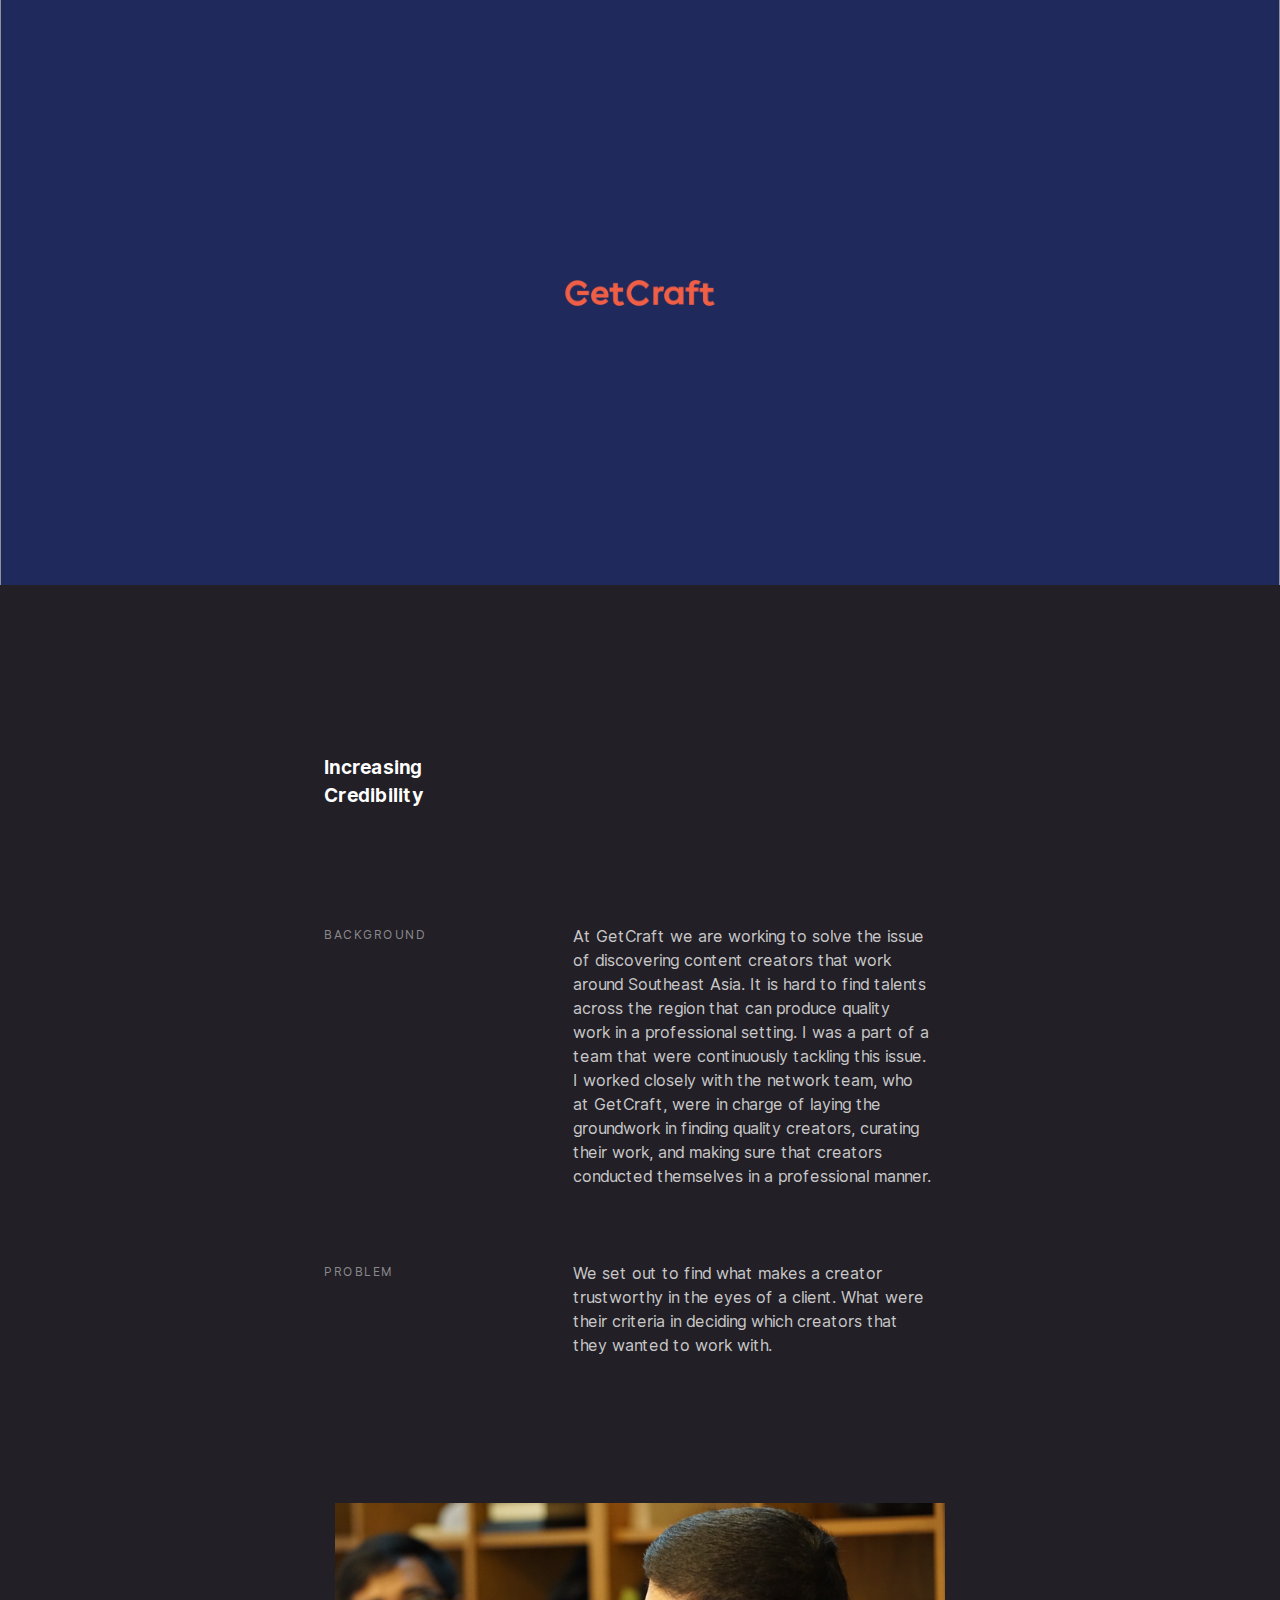
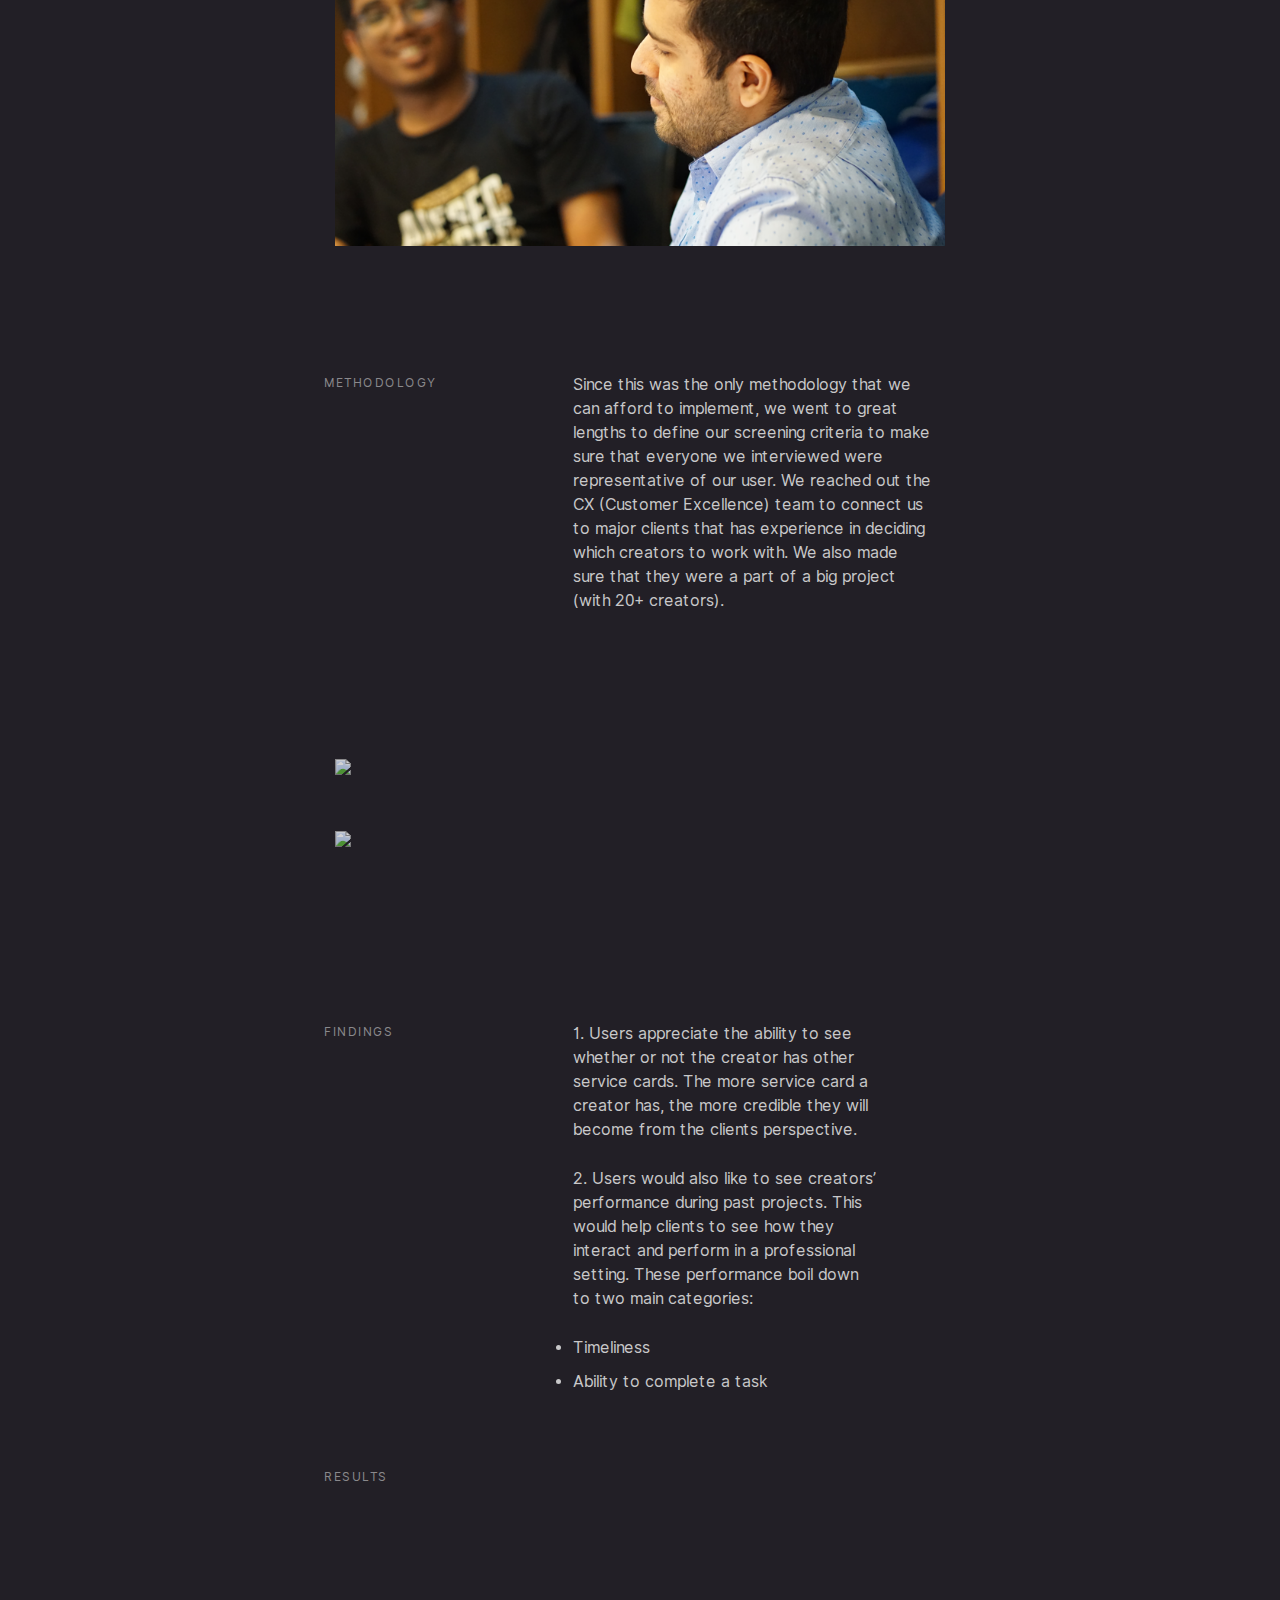
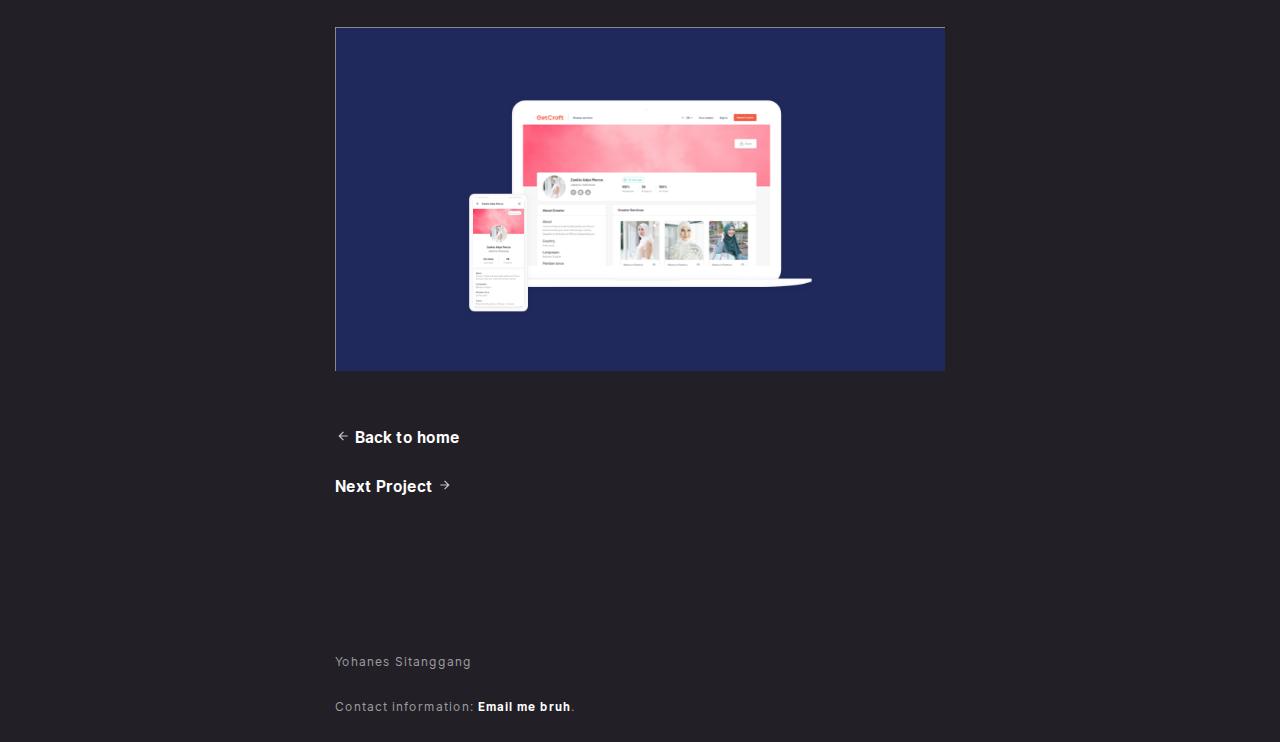
==== Increasing credibility.html @ 3c4047b6 "adding case study pages" ====
<!DOCTYPE html>
<html lang="en">
<head>


  <!-- Basic Page Needs
  –––––––––––––––––––––––––––––––––––––––––––––––––– -->
  <meta charset="utf-8">
  <title>Yohanes Sitanggang</title>
  <meta name="description" content="I'm Yohanes Sitanggang, a Product Designer at GetCraft."
  <meta name="author" content="">

  <!-- Mobile Specific Metas
  –––––––––––––––––––––––––––––––––––––––––––––––––– -->
  <meta name="viewport" content="width=device-width, initial-scale=1">

  <!-- CSS
  –––––––––––––––––––––––––––––––––––––––––––––––––– -->
  <link rel="stylesheet" href="css/normalize.css">
  <link rel="stylesheet" href="css/skeleton.css">
  <link rel="stylesheet" href="css/main.css">
  <link rel="stylesheet" href="css/animate.css">
  <link rel="stylesheet" href="css/hover.css">

  <!-- Favicon
  –––––––––––––––––––––––––––––––––––––––––––––––––– -->
  <link rel="icon" type="image/png" href="images/dot.png">

  <!-- jsQuery
    –––––––––––––––––––––––––––––––––––––––––––––––––– -->

  <script src="https://ajax.googleapis.com/ajax/libs/jquery/3.1.0/jquery.min.js"></script>
  <script>
  $(document).ready(function(){
      $("#moon").click(function(){
          $("body").addClass("day");
          $("body").removeClass("night");
      });
      $("#sun").click(function(){
          $("body").removeClass("day");
          $("body").addClass("night");
      });
  });

</script>


<script>
// Set the date we're counting down to
var countDownDate = new Date("June 1, 2018 09:00:00").getTime();

// Update the count down every 1 second
var x = setInterval(function() {

    // Get todays date and time
    var now = new Date().getTime();

    // Find the distance between now and the count down date
    var distance = now - countDownDate;

    // Time calculations for days, hours, minutes and seconds
    var days = Math.floor(distance / (1000 * 60 * 60 * 24));
    var hours = Math.floor((distance % (1000 * 60 * 60 * 24)) / (1000 * 60 * 60));
    var minutes = Math.floor((distance % (1000 * 60 * 60)) / (1000 * 60));
    var seconds = Math.floor((distance % (1000 * 60)) / 1000);

    // Output the result in an element with id="counter"
    document.getElementById("counter").innerHTML = days + " days, " + hours + " hour" + (hours === 1 ? "" : "s") + ", " + minutes + " minute" + (minutes === 1 ? "" : "s") + ", and "  + seconds + " second" + (seconds === 1 ? "" : "s");

    // If the count down errors, write some text
    if (distance < 0) {
        clearInterval(x);
        document.getElementById("counter").innerHTML = "2 years";
    }
}, 1000);
</script>

    <!-- Google Analytics
    –––––––––––––––––––––––––––––––––––––––––––––––––– -->

  <script>
        (function(i,s,o,g,r,a,m){i['GoogleAnalyticsObject']=r;i[r]=i[r]||function(){
        (i[r].q=i[r].q||[]).push(arguments)},i[r].l=1*new Date();a=s.createElement(o),
        m=s.getElementsByTagName(o)[0];a.async=1;a.src=g;m.parentNode.insertBefore(a,m)
        })(window,document,'script','//www.google-analytics.com/analytics.js','ga');

        ga('create', 'UA-48335777-1', 'auto');
        ga('send', 'pageview');

    </script>

    <script>
      var trackOutboundLink = function(url) {
         ga('send', 'event', 'outbound', 'click', url, {
           'transport': 'beacon',
           'hitCallback': function(){document.location = url;}
         });
      }
    </script>

</head>
<body>

  <!-- Primary Page Layout
  –––––––––––––––––––––––––––––––––––––––––––––––––– -->

<body class="night">
<div class="hero-image">
  <div class="hero-text">
  </div>
</div>
<div class="spacer48"></div>
<div class="container animated fadeIn one">
  <div class ="row">
    <div class ="four columns">
      <h1>Increasing Credibility</h1>
    </div>
  </div>
  <div class="spacer48"></div>
  <div class="row group">
    <div class="three columns icon">
   		<h4>Background</h4>
    </div>
    <div class="seven columns offset-by-two">
      <div class="animated fadeIn two">
       <p>At GetCraft we are working to solve the issue of discovering content creators that work around Southeast Asia. It is hard to find talents across the region that can produce quality work in a professional setting. I was a part of a team that were continuously tackling this issue. I worked closely with the network team, who at GetCraft, were in charge of laying the groundwork in finding quality creators, curating their work, and making sure that creators conducted themselves in a professional manner. </p>
      </div>
    </div>
  </div>
  <div class="spacer48"></div>
  <div class="row group">
    <div class="three columns icon">
   		<h4>Problem</h4>
    </div>
    <div class="seven columns offset-by-two">
      <div class="animated fadeIn two">
       <p>We set out to find what makes a creator trustworthy in the eyes of a client. What were their criteria in deciding which creators that they wanted to work with. </p>
      </div>
    </div>
  </div>
</div>

<div class="row">
  <div class="six columns offset-by-three">
    <img class="u-max-full-width" src="images/sagar-interview.png">
  </div>
</div>
<div class = "container animated fadeIn two">
  <div class="row group">
    <div class="three columns icon">
   		<h4>Methodology</h4>
    </div>
    <div class="seven columns offset-by-two">
      <div class="animated fadeIn two">
       <p>Since this was the only methodology that we can afford to implement, we went to great lengths to define our screening criteria to make sure that everyone we interviewed were representative of our user. We reached out the CX (Customer Excellence) team to connect us to major clients that has experience in deciding which creators to work with. We also made sure that they were a part of a big project (with 20+ creators).</p>
      </div>
    </div>
  </div>
</div>
  <div class="row">
    <div class="six columns offset-by-three">
      <img class="u-max-full-width" src="images/ux-flowmap.png" style="opacity:0.8">
    </div>
  </div>
  <div class = "spacer48"></div>
  <div class="row">
    <div class="six columns offset-by-three">
      <img class="u-max-full-width" src="images/components.png" style="opacity:0.8">
    </div>
  </div>
  <div class="spacer48"></div>
<div class= "container animated FadeIn two">
  <div class="row group">
    <div class="three columns icon">
   		<h4>Findings</h4>
    </div>
    <div class="six columns offset-by-two">
      <div class="animated fadeIn two">
       <p>1. Users appreciate the ability to see whether or not the creator has other service cards. The more service card a creator has, the more credible they will become from the clients perspective.</p>
       <p>2. Users would also like to see creators’ performance during past projects. This would help clients to see how they interact and perform in a professional setting. These performance boil down to two main categories:
        <li>Timeliness</li>
        <li>Ability to complete a task</li>
      <p>
      </div>
    </div>
  </div>
  <div class="spacer48"></div>
  <div class="row group">
    <div class="three columns icon">
   		<h4>Results</h4>
    </div>
  </div>
</div>
<div class="row">
  <div class="six columns offset-by-three">
    <img class="u-max-full-width" src="images/results.png">
  </div>
</div>
<div class="row">
  <div class="six columns offset-by-three">
    <div class="spacer48"></div>
    <p><svg style="width:16px;height:14px" viewBox="0 0 24 24"><path fill="#C8C8C9" d="M20,11V13H8L13.5,18.5L12.08,19.92L4.16,12L12.08,4.08L13.5,5.5L8,11H20Z"/></svg><a href="index.html" target="_blank" class="underline"> Back to home</p></a>
  </div>
  <div class="seven columns offset-by-three">
    <p><a href="index.html" target="_blank" class="underline">Next Project <svg style="width:16px;height:14px" viewBox="0 0 24 24"><path fill="#C8C8C9" d="M4,11V13H16L10.5,18.5L11.92,19.92L19.84,12L11.92,4.08L10.5,5.5L16,11H4Z"/></svg></a></p>
  </div>
</div>

<footer>
  <div class = "row group">
    <div class = "three columns offset-by-three">
      <p>Yohanes Sitanggang</p>
      <p>Contact information: <a href="sitanggang.yohanes@utexas.edu">
      Email me bruh</a>.</p>
    </div>
  </div>
</footer>


<!-- End Document
  –––––––––––––––––––––––––––––––––––––––––––––––––– -->
</body>
</html>
---- css/skeleton.css ----
/*
* Skeleton V2.0.4
* Copyright 2014, Dave Gamache
* www.getskeleton.com
* Free to use under the MIT license.
* http://www.opensource.org/licenses/mit-license.php
* 12/29/2014
*/


/* Table of contents
––––––––––––––––––––––––––––––––––––––––––––––––––
- Grid
- Base Styles
- Typography
- Links
- Buttons
- Forms
- Lists
- Code
- Tables
- Spacing
- Utilities
- Clearing
- Media Queries
*/


/* Grid
–––––––––––––––––––––––––––––––––––––––––––––––––– */
.container {
  position: relative;
  width: 100%;
  max-width: 704px;
  margin: 40px auto;
  padding: 0 32px;
  box-sizing: border-box; }
.column,
.columns {
  width: 100%;
  float: left;
  box-sizing: border-box; }
.three.columns {
  width: 50%;
}
.three.columns.icon {
  width: 100%;
}
.six.columns {
  width: 100%;
}

/* For devices larger than 400px */
@media (min-width: 400px) {
  .container {
    width: 85%;
    padding: 0; }
}

/* For devices larger than 550px */
@media (min-width: 550px) {
  .container {
    margin: 120px auto;
    width: 80%; }
  .column,
  .columns {
    margin-left: 4%; }
  .column:first-child,
  .columns:first-child {
    margin-left: 0; }
  .three.columns.icon {
  width: 22%;
}

  .one.column,
  .one.columns                    { width: 4.66666666667%; }
  .two.columns                    { width: 13.3333333333%; }
  .three.columns                  { width: 22%;            }
  .four.columns                   { width: 30.6666666667%; }
  .five.columns                   { width: 39.3333333333%; }
  .six.columns                    { width: 48%;            }
  .seven.columns                  { width: 56.6666666667%; }
  .eight.columns                  { width: 65.3333333333%; }
  .nine.columns                   { width: 74.0%;          }
  .ten.columns                    { width: 82.6666666667%; }
  .eleven.columns                 { width: 91.3333333333%; }
  .twelve.columns                 { width: 100%; margin-left: 0; }

  .one-third.column               { width: 30.6666666667%; }
  .two-thirds.column              { width: 65.3333333333%; }

  .one-half.column                { width: 48%; }

  /* Offsets */
  .offset-by-one.column,
  .offset-by-one.columns          { margin-left: 8.66666666667%; }
  .offset-by-two.column,
  .offset-by-two.columns          { margin-left: 17.3333333333%; }
  .offset-by-three.column,
  .offset-by-three.columns        { margin-left: 26%;            }
  .offset-by-four.column,
  .offset-by-four.columns         { margin-left: 34.6666666667%; }
  .offset-by-five.column,
  .offset-by-five.columns         { margin-left: 43.3333333333%; }
  .offset-by-six.column,
  .offset-by-six.columns          { margin-left: 48%;            }
  .offset-by-seven.column,
  .offset-by-seven.columns        { margin-left: 60.6666666667%; }
  .offset-by-eight.column,
  .offset-by-eight.columns        { margin-left: 69.3333333333%; }
  .offset-by-nine.column,
  .offset-by-nine.columns         { margin-left: 78.0%;          }
  .offset-by-ten.column,
  .offset-by-ten.columns          { margin-left: 86.6666666667%; }
  .offset-by-eleven.column,
  .offset-by-eleven.columns       { margin-left: 95.3333333333%; }

  .offset-by-one-third.column,
  .offset-by-one-third.columns    { margin-left: 34.6666666667%; }
  .offset-by-two-thirds.column,
  .offset-by-two-thirds.columns   { margin-left: 69.3333333333%; }

  .offset-by-one-half.column,
  .offset-by-one-half.columns     { margin-left: 52%; }

}


/* Base Styles
––––––––––––––––––––––––––––––––––––––––––––––––––
/* NOTE
html is set to 62.5% so that all the REM measurements throughout Skeleton
are based on 10px sizing. So basically 1.5rem = 15px :) */
html {
  font-size: 62.5%; }
body {
  font-size: 1.5em; /* currently ems cause chrome bug misinterpreting rems on body element */
  line-height: 1.6;
  font-weight: 400;
  font-family: "Raleway", "HelveticaNeue", "Helvetica Neue", Helvetica, Arial, sans-serif;
  color: #222; }


/* Typography
–––––––––––––––––––––––––––––––––––––––––––––––––– */
h1, h2, h3, h4, h5, h6 {
  margin-top: 0;
  margin-bottom: 2rem;
  font-weight: 300; }
h1 { font-size: 4.0rem; line-height: 1.2;  letter-spacing: -.1rem;}
h2 { font-size: 3.6rem; line-height: 1.25; letter-spacing: -.1rem; }
h3 { font-size: 3.0rem; line-height: 1.3;  letter-spacing: -.1rem; }
h4 { font-size: 2.4rem; line-height: 1.35; letter-spacing: -.08rem; }
h5 { font-size: 1.8rem; line-height: 1.5;  letter-spacing: -.05rem; }
h6 { font-size: 1.5rem; line-height: 1.6;  letter-spacing: 0; }

/* Larger than phablet */
@media (min-width: 550px) {
  h1 { font-size: 5.0rem; }
  h2 { font-size: 4.2rem; }
  h3 { font-size: 3.6rem; }
  h4 { font-size: 3.0rem; }
  h5 { font-size: 2.4rem; }
  h6 { font-size: 1.5rem; }
}

p {
  margin-top: 0; }


/* Links
–––––––––––––––––––––––––––––––––––––––––––––––––– */
a {
  color: #1EAEDB; }
a:hover {
  color: #0FA0CE; }


/* Buttons
–––––––––––––––––––––––––––––––––––––––––––––––––– */
.button,
button,
input[type="submit"],
input[type="reset"],
input[type="button"] {
  display: inline-block;
  height: 38px;
  padding: 0 30px;
  color: #555;
  text-align: center;
  font-size: 11px;
  font-weight: 600;
  line-height: 38px;
  letter-spacing: .1rem;
  text-transform: uppercase;
  text-decoration: none;
  white-space: nowrap;
  background-color: transparent;
  border-radius: 4px;
  border: 1px solid #bbb;
  cursor: pointer;
  box-sizing: border-box; }
.button:hover,
button:hover,
input[type="submit"]:hover,
input[type="reset"]:hover,
input[type="button"]:hover,
.button:focus,
button:focus,
input[type="submit"]:focus,
input[type="reset"]:focus,
input[type="button"]:focus {
  color: #333;
  border-color: #888;
  outline: 0; }
.button.button-primary,
button.button-primary,
input[type="submit"].button-primary,
input[type="reset"].button-primary,
input[type="button"].button-primary {
  color: #FFF;
  background-color: #33C3F0;
  border-color: #33C3F0; }
.button.button-primary:hover,
button.button-primary:hover,
input[type="submit"].button-primary:hover,
input[type="reset"].button-primary:hover,
input[type="button"].button-primary:hover,
.button.button-primary:focus,
button.button-primary:focus,
input[type="submit"].button-primary:focus,
input[type="reset"].button-primary:focus,
input[type="button"].button-primary:focus {
  color: #FFF;
  background-color: #1EAEDB;
  border-color: #1EAEDB; }


/* Forms
–––––––––––––––––––––––––––––––––––––––––––––––––– */
input[type="email"],
input[type="number"],
input[type="search"],
input[type="text"],
input[type="tel"],
input[type="url"],
input[type="password"],
textarea,
select {
  height: 38px;
  padding: 6px 10px; /* The 6px vertically centers text on FF, ignored by Webkit */
  background-color: #fff;
  border: 1px solid #D1D1D1;
  border-radius: 4px;
  box-shadow: none;
  box-sizing: border-box; }
/* Removes awkward default styles on some inputs for iOS */
input[type="email"],
input[type="number"],
input[type="search"],
input[type="text"],
input[type="tel"],
input[type="url"],
input[type="password"],
textarea {
  -webkit-appearance: none;
     -moz-appearance: none;
          appearance: none; }
textarea {
  min-height: 65px;
  padding-top: 6px;
  padding-bottom: 6px; }
input[type="email"]:focus,
input[type="number"]:focus,
input[type="search"]:focus,
input[type="text"]:focus,
input[type="tel"]:focus,
input[type="url"]:focus,
input[type="password"]:focus,
textarea:focus,
select:focus {
  border: 1px solid #33C3F0;
  outline: 0; }
label,
legend {
  display: block;
  margin-bottom: .5rem;
  font-weight: 600; }
fieldset {
  padding: 0;
  border-width: 0; }
input[type="checkbox"],
input[type="radio"] {
  display: inline; }
label > .label-body {
  display: inline-block;
  margin-left: .5rem;
  font-weight: normal; }


/* Lists
–––––––––––––––––––––––––––––––––––––––––––––––––– */
ul {
  list-style: circle inside; }
ol {
  list-style: decimal inside; }
ol, ul {
  padding-left: 0;
  margin-top: 0; }
ul ul,
ul ol,
ol ol,
ol ul {
  margin: 1.5rem 0 1.5rem 3rem;
  font-size: 90%; }
li {
  margin-bottom: 1rem; }


/* Code
–––––––––––––––––––––––––––––––––––––––––––––––––– */
code {
  padding: .2rem .5rem;
  margin: 0 .2rem;
  font-size: 90%;
  white-space: nowrap;
  background: #F1F1F1;
  border: 1px solid #E1E1E1;
  border-radius: 4px; }
pre > code {
  display: block;
  padding: 1rem 1.5rem;
  white-space: pre; }


/* Tables
–––––––––––––––––––––––––––––––––––––––––––––––––– */
th,
td {
  padding: 12px 15px;
  text-align: left;
  border-bottom: 1px solid #E1E1E1; }
th:first-child,
td:first-child {
  padding-left: 0; }
th:last-child,
td:last-child {
  padding-right: 0; }


/* Spacing
–––––––––––––––––––––––––––––––––––––––––––––––––– */
button,
.button {
  margin-bottom: 1rem; }
input,
textarea,
select,
fieldset {
  margin-bottom: 1.5rem; }
pre,
blockquote,
dl,
figure,
table,
p,
ul,
ol,
form {
  margin-bottom: 2.5rem; }


/* Utilities
–––––––––––––––––––––––––––––––––––––––––––––––––– */
.u-full-width {
  width: 100%;
  box-sizing: border-box; }
.u-max-full-width {
  max-width: 100%;
  box-sizing: border-box; }
.u-pull-right {
  float: right; }
.u-pull-left {
  float: left; }


/* Misc
–––––––––––––––––––––––––––––––––––––––––––––––––– */
hr {
  margin-top: 3rem;
  margin-bottom: 3.5rem;
  border-width: 0;
  border-top: 1px solid #E1E1E1; }


/* Clearing
–––––––––––––––––––––––––––––––––––––––––––––––––– */

/* Self Clearing Goodness */
.container:after,
.row:after,
.u-cf {
  content: "";
  display: table;
  clear: both; }


/* Media Queries
–––––––––––––––––––––––––––––––––––––––––––––––––– */
/*
Note: The best way to structure the use of media queries is to create the queries
near the relevant code. For example, if you wanted to change the styles for buttons
on small devices, paste the mobile query code up in the buttons section and style it
there.
*/


/* Larger than mobile */
@media (min-width: 400px) {}

/* Larger than phablet (also point when grid becomes active) */
@media (min-width: 550px) {}

/* Larger than tablet */
@media (min-width: 750px) {}

/* Larger than desktop */
@media (min-width: 1000px) {}

/* Larger than Desktop HD */
@media (min-width: 1200px) {}
---- css/main.css ----
/*
* Maddie Simens
* Copyright 2017
*/


/* #Basic elements
================================================== */

@font-face {
	font-family: Inter-UI;
	src: url(../fonts/Inter-UI-Regular.ttf);
}

@font-face {
	font-family: Inter-UI-Bold;
	src: url(../fonts/Inter-UI-Bold.ttf);
}


* {
	-webkit-font-smoothing: antialiased;
	margin:0;
    padding: 0;
}
body, html {
    height: 100%;
}

/* The hero image */
.hero-image {
    /* Use "linear-gradient" to add a darken background effect to the image (photographer.jpg). This will make the text easier to read */
    background-image: linear-gradient(rgba(0, 0, 0, 0), rgba(0, 0, 0, 0)), url("../images/getcraft-hero.png");

    /* Set a specific height */
    height: 65%;

    /* Position and center the image to scale nicely on all screens */
    background-position: center;
    background-repeat: no-repeat;
    background-size: cover;
    position: relative;
}
.venmo-hero-image {
    /* Use "linear-gradient" to add a darken background effect to the image (photographer.jpg). This will make the text easier to read */
    background-image: linear-gradient(rgba(0, 0, 0, 0), rgba(0, 0, 0, 0)), url("../images/venmo-hero.png");

    /* Set a specific height */
    height: 65%;

    /* Position and center the image to scale nicely on all screens */
    background-position: center;
    background-repeat: no-repeat;
    background-size: cover;
    position: relative;
}


body.night a {
	color: #fff;
	font-family: Inter-UI-Bold;
	text-decoration: none;
}

body.day a {
	color: #403E43;
	font-family: Inter-UI-Bold;
	text-decoration: none;
}

.underline {
  display: inline;
  position: relative;
  overflow: hidden;
  width: 40px;
}

.underline:after {
  content: "";
  position: absolute;
  z-index: -1;
  left: 0;
  right: 100%;
  bottom: -3px;
  background: #8A898C;
  height: 1.5px;
  transition-property: left right;
  transition-duration: 0.2s;
  transition-timing-function: ease-out;
}
.underline:hover:after,
.underline:focus:after,
.underline:active:after {
  right: 0;
}

.underline-rdio {
  display: inline;
  position: relative;
  overflow: hidden;
  width: 40px;
}

.underline-rdio:after {
  content: "";
  position: absolute;
  z-index: 1;
  left: 0;
  right: 100%;
  bottom: 8px;
  background: #221F26; /* 221F26 */
  height: 1px;
  transition-property: left right;
  transition-duration: 0.175s;
  transition-timing-function: ease-out;
}
.underline-rdio:hover:after,
.underline-rdio:focus:after,
.underline-rdio:active:after {
  right: 0;
}

#rdio-psa {
	color: #8A898C;
	font-family: Inter-UI;
	font-size: 12px;
	letter-spacing: 0.75px;
	line-height: 20px;
	margin-top: 4px;
	opacity: 0;
	transition-duration: 0.4s;
    transition-timing-function: ease-in;
}

.underline-rdio:hover + #rdio-psa {
	opacity: 1;
}


body.night {
	background-color: #221F26;
	color: #C8C8C9;
	font-family: Inter-UI;
	font-size: 16px;
	line-height: 24px;
}

body.day {
	background-color: #F6F6F7;
	color: #403E43;
	font-family: Inter-UI;
	font-size: 16px;
	line-height: 24px;
}

footer {
	color: #9F9EA1;
	font-family: Inter-UI;
	font-size: 12px;
	letter-spacing: 1px;
	line-height: 20px;
	margin-top: 128px;

}

body.night h1 {
	color: #fff;
	font-family: Inter-UI-Bold;
	font-size: 20px;
	letter-spacing: .25px;
	line-height: 28px;
	padding-bottom: 48px;
}

body.day h1 {
	color: #403E43;
	font-family: Inter-UI-Bold;
	font-size: 20px;
	letter-spacing: .25px;
	line-height: 28px;
	padding-bottom: 48px;
}

body.night h2 {
	color: #fff;
	font-family: Inter-UI-Bold;
	font-size: 16px;
	letter-spacing: .25px;
	line-height: 24px;
	margin-bottom: 48px;
}

body.day h2 {
	color: #403E43;
	font-family: Inter-UI-Bold;
	font-size: 16px;
	letter-spacing: .25px;
	line-height: 24px;
	margin-bottom: 48px;
}

body.night h3 {
	color: #C8C8C9;
	font-family: Inter-UI;
	font-size: 16px;
	letter-spacing: 0.35px;
	line-height: 24px;
	margin-bottom: 4px;
}

body.day h3 {
	color: #403E43;
	font-family: Inter-UI;
	font-size: 16px;
	letter-spacing: 0.35px;
	line-height: 24px;
	margin-bottom: 4px;
}

body.night h4 {
	color: #8A898C;
	font-family: Inter-UI;
	font-size: 12px;
	letter-spacing: 1.5px;
	line-height: 20px;
	margin-top: 0px;
	text-transform: uppercase;
}

body.day h4 {
	color: #9F9EA1;
	font-family: Inter-UI;
	font-size: 12px;
	letter-spacing: 1.5px;
	line-height: 20px;
	margin-top: 0px;
	text-transform: uppercase;
}

body.night #moon {
	cursor: pointer;
	width: 20px;
}

body.day #moon {
	display: none;
}

body.night #sun {
	display: none;
}

body.day #sun {
	cursor: pointer;
	width: 20px;
}

.spacer48 {
	height: 48px;
	width: 100%;
}


/* For devices smaller than 400px */
@media (max-width: 550px) {
body.night #moon {
	margin-bottom: 80px;
	padding-right: 8px;
	width: 20px;
	float: right
}

body.day #sun {
	margin-bottom: 80px;
	padding-right: 8px;
	width: 20px;
	float: right
}





/* Day mode styling */



}
.row {
  display: flex;
  flex-wrap: wrap;
  padding: 0 4px;
}

/* Create four equal columns that sits next to each other */
.column {
  flex: 25%;
  max-width: 25%;
  padding: 0 4px;
}

.column img {
  margin-top: 8px;
  vertical-align: middle;
}

/* Responsive layout - makes a two column-layout instead of four columns */
@media screen and (max-width: 800px) {
  .column {
    flex: 50%;
    max-width: 50%;
  }
}

/* Responsive layout - makes the two columns stack on top of each other instead of next to each other */
@media screen and (max-width: 600px) {
  .column {
    flex: 100%;
    max-width: 100%;
  }
}

.container {
    position: relative;
    width: 50%;
}

.image {
  opacity: 1;
  display: block;
  width: 100%;
  height: auto;
  transition: .5s ease;
  backface-visibility: hidden;
}

.middle {
  transition: .5s ease;
  opacity: 0;
  position: absolute;
  top: 50%;
  left: 50%;
  transform: translate(-50%, -50%);
  -ms-transform: translate(-50%, -50%)
}

.container:hover .image {
  opacity: 0.3;
}

.container:hover .middle {
  opacity: 1;
}

.text {
  background-color: #4CAF50;
  color: white;
  font-size: 16px;
  padding: 16px 32px;
}

.overlay {
	position: absolute;
	width: 100%;
	height: 100%;
	top: 0;
	left: 0;
	background-color: black;
	opacity: 0;
}

.hover:hover .overlay {
	opacity: 0.8;
}
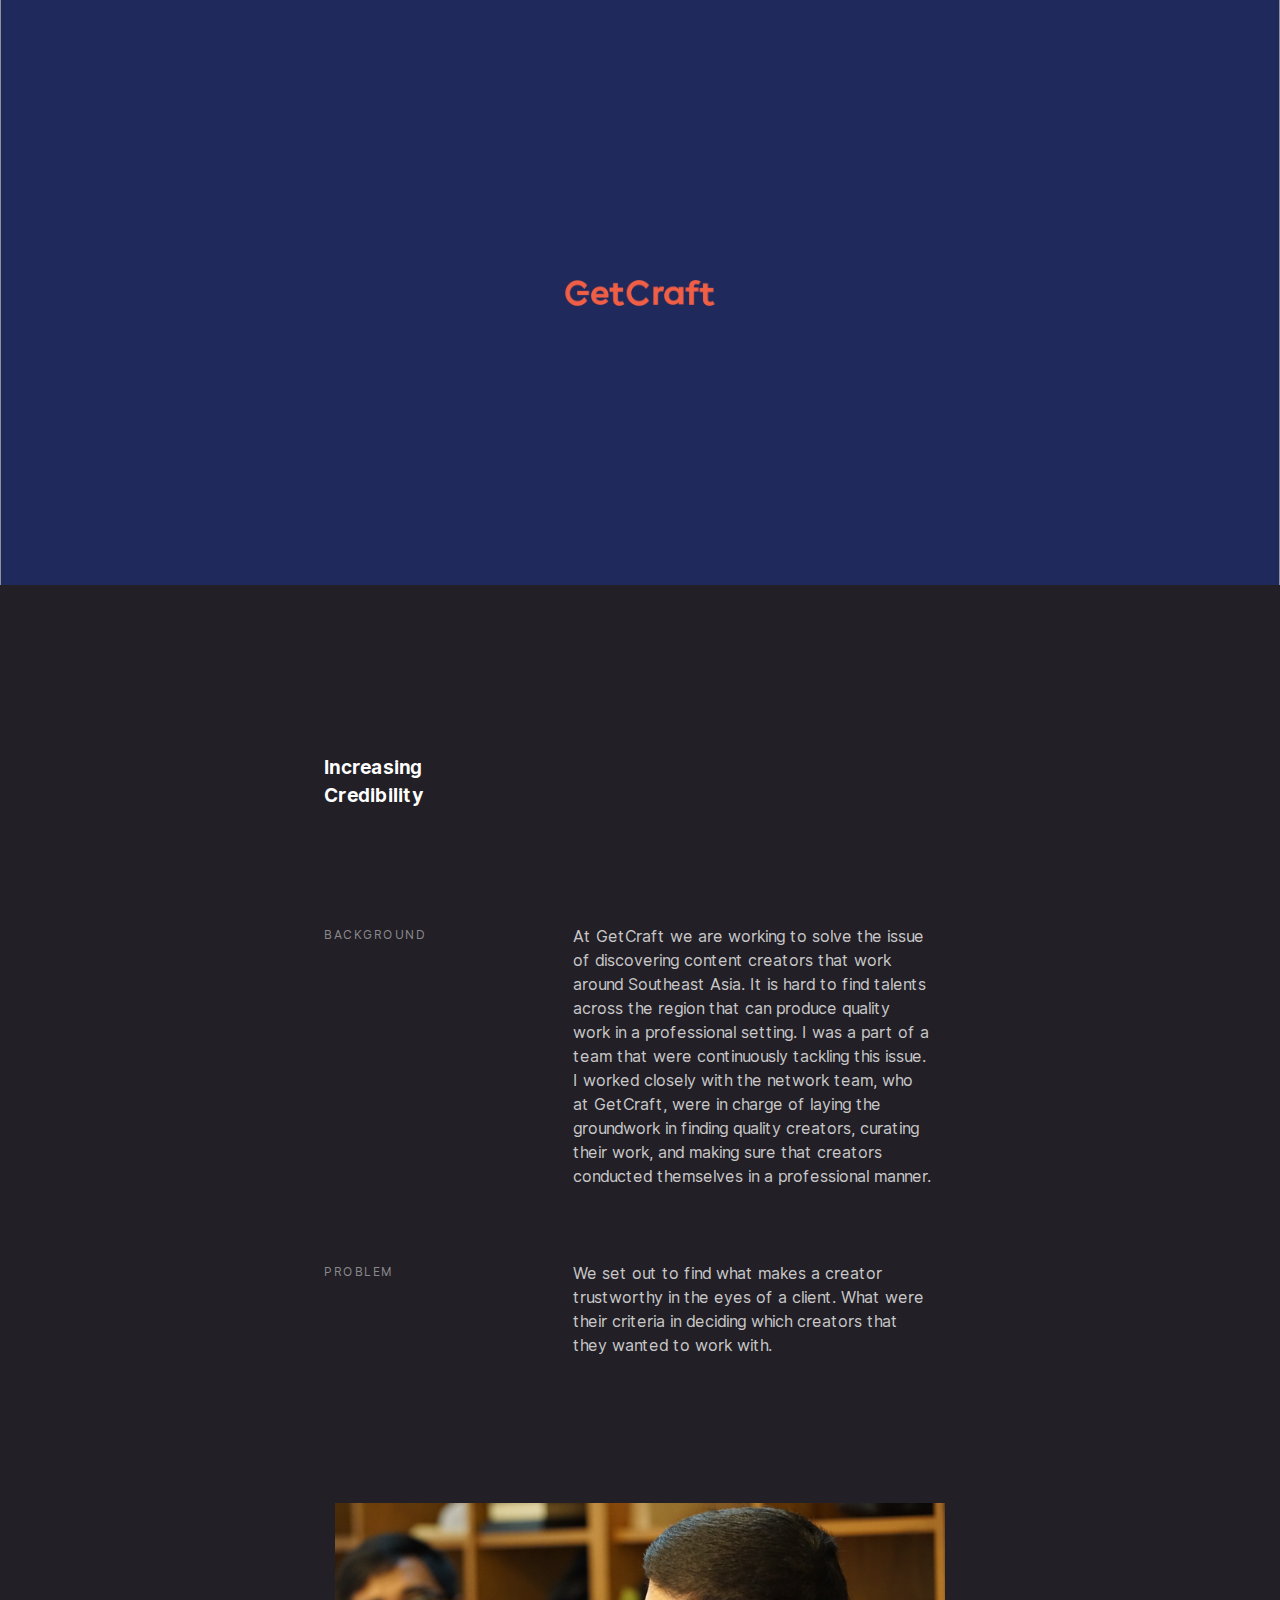
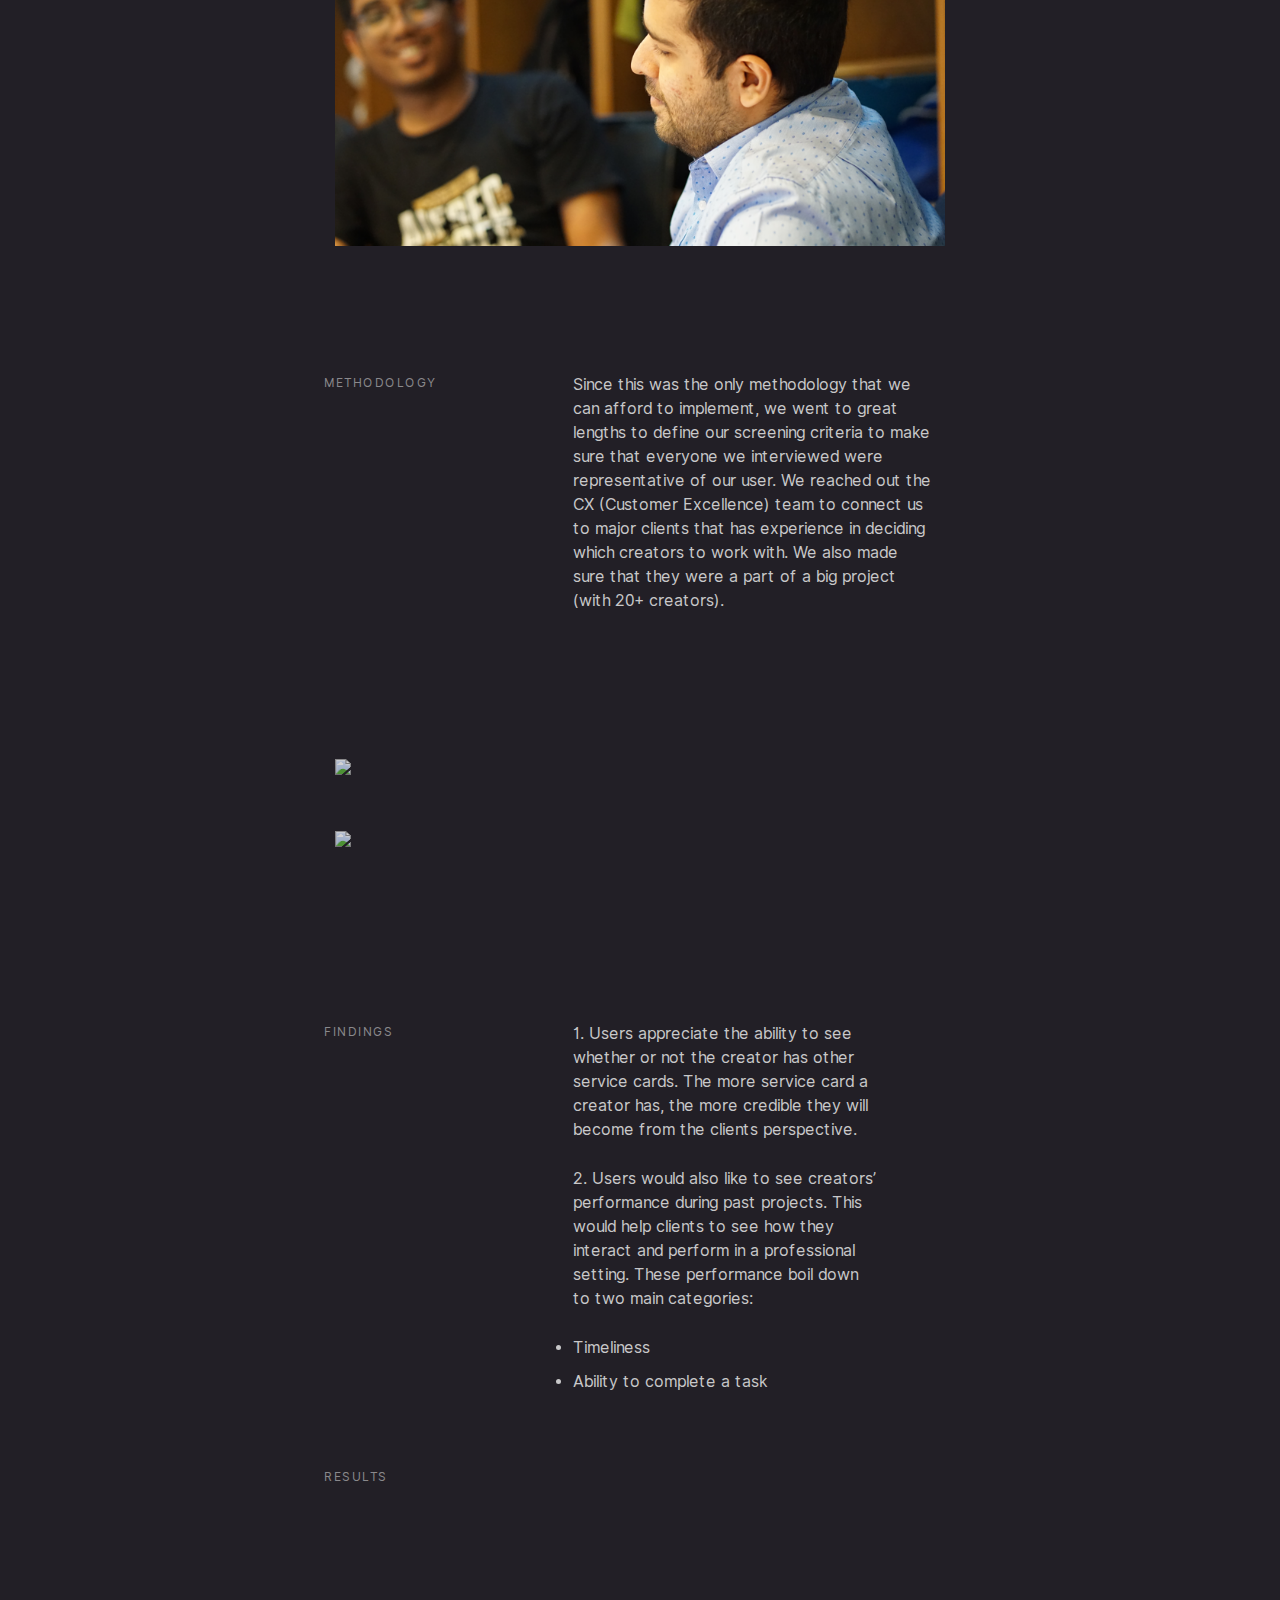
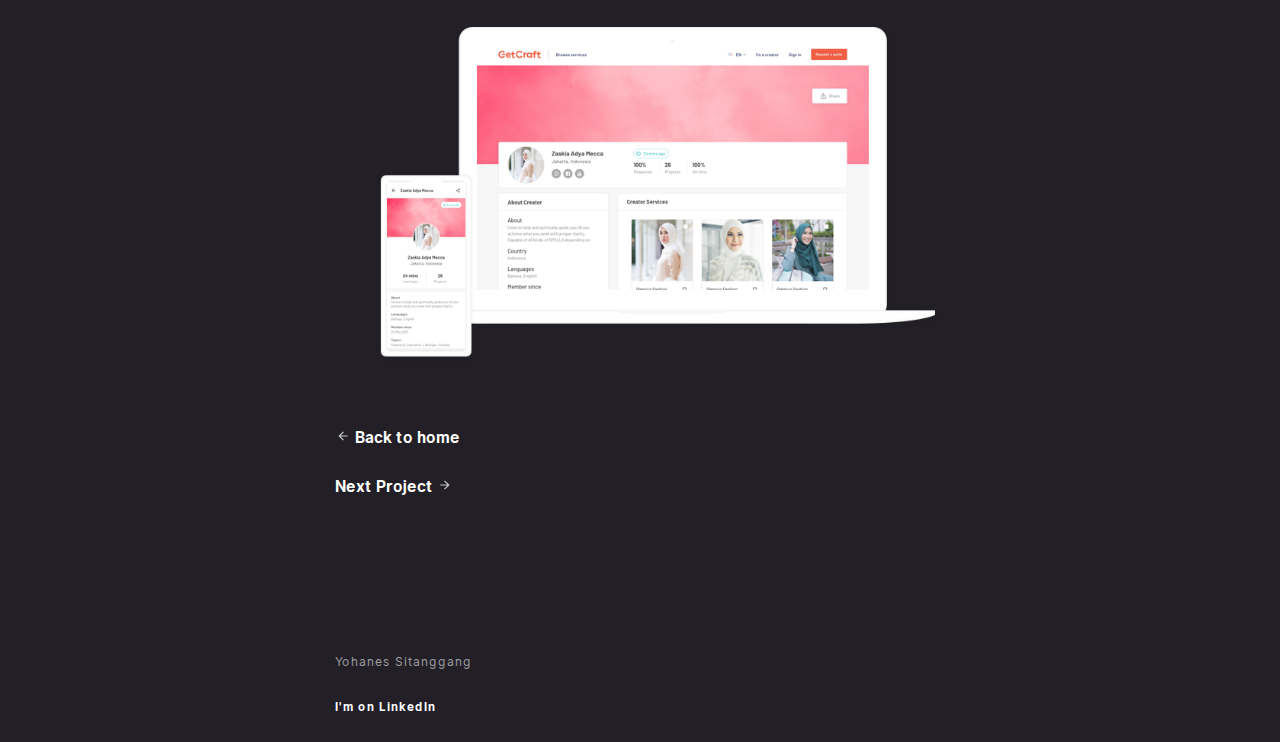
==== commit d33eb201: "minor fixes" ====
--- a/Increasing credibility.html
+++ b/Increasing credibility.html
@@ -105,12 +105,12 @@
   –––––––––––––––––––––––––––––––––––––––––––––––––– -->
 
 <body class="night">
-<div class="hero-image">
+<div class="hero-image animated fadeIn one">
   <div class="hero-text">
   </div>
 </div>
 <div class="spacer48"></div>
-<div class="container animated fadeIn one">
+<div class="container animated fadeIn three">
   <div class ="row">
     <div class ="four columns">
       <h1>Increasing Credibility</h1>
@@ -193,7 +193,7 @@
 </div>
 <div class="row">
   <div class="six columns offset-by-three">
-    <img class="u-max-full-width" src="images/results.png">
+    <img class="u-max-full-width" src="images/result.png">
   </div>
 </div>
 <div class="row">
@@ -207,11 +207,10 @@
 </div>
 
 <footer>
-  <div class = "row group">
-    <div class = "three columns offset-by-three">
+  <div class="row group">
+    <div class="seven columns offset-by-three">
       <p>Yohanes Sitanggang</p>
-      <p>Contact information: <a href="sitanggang.yohanes@utexas.edu">
-      Email me bruh</a>.</p>
+      <p><a href="https://www.linkedin.com/in/yohanesit/">I'm on LinkedIn</a></p>
     </div>
   </div>
 </footer>
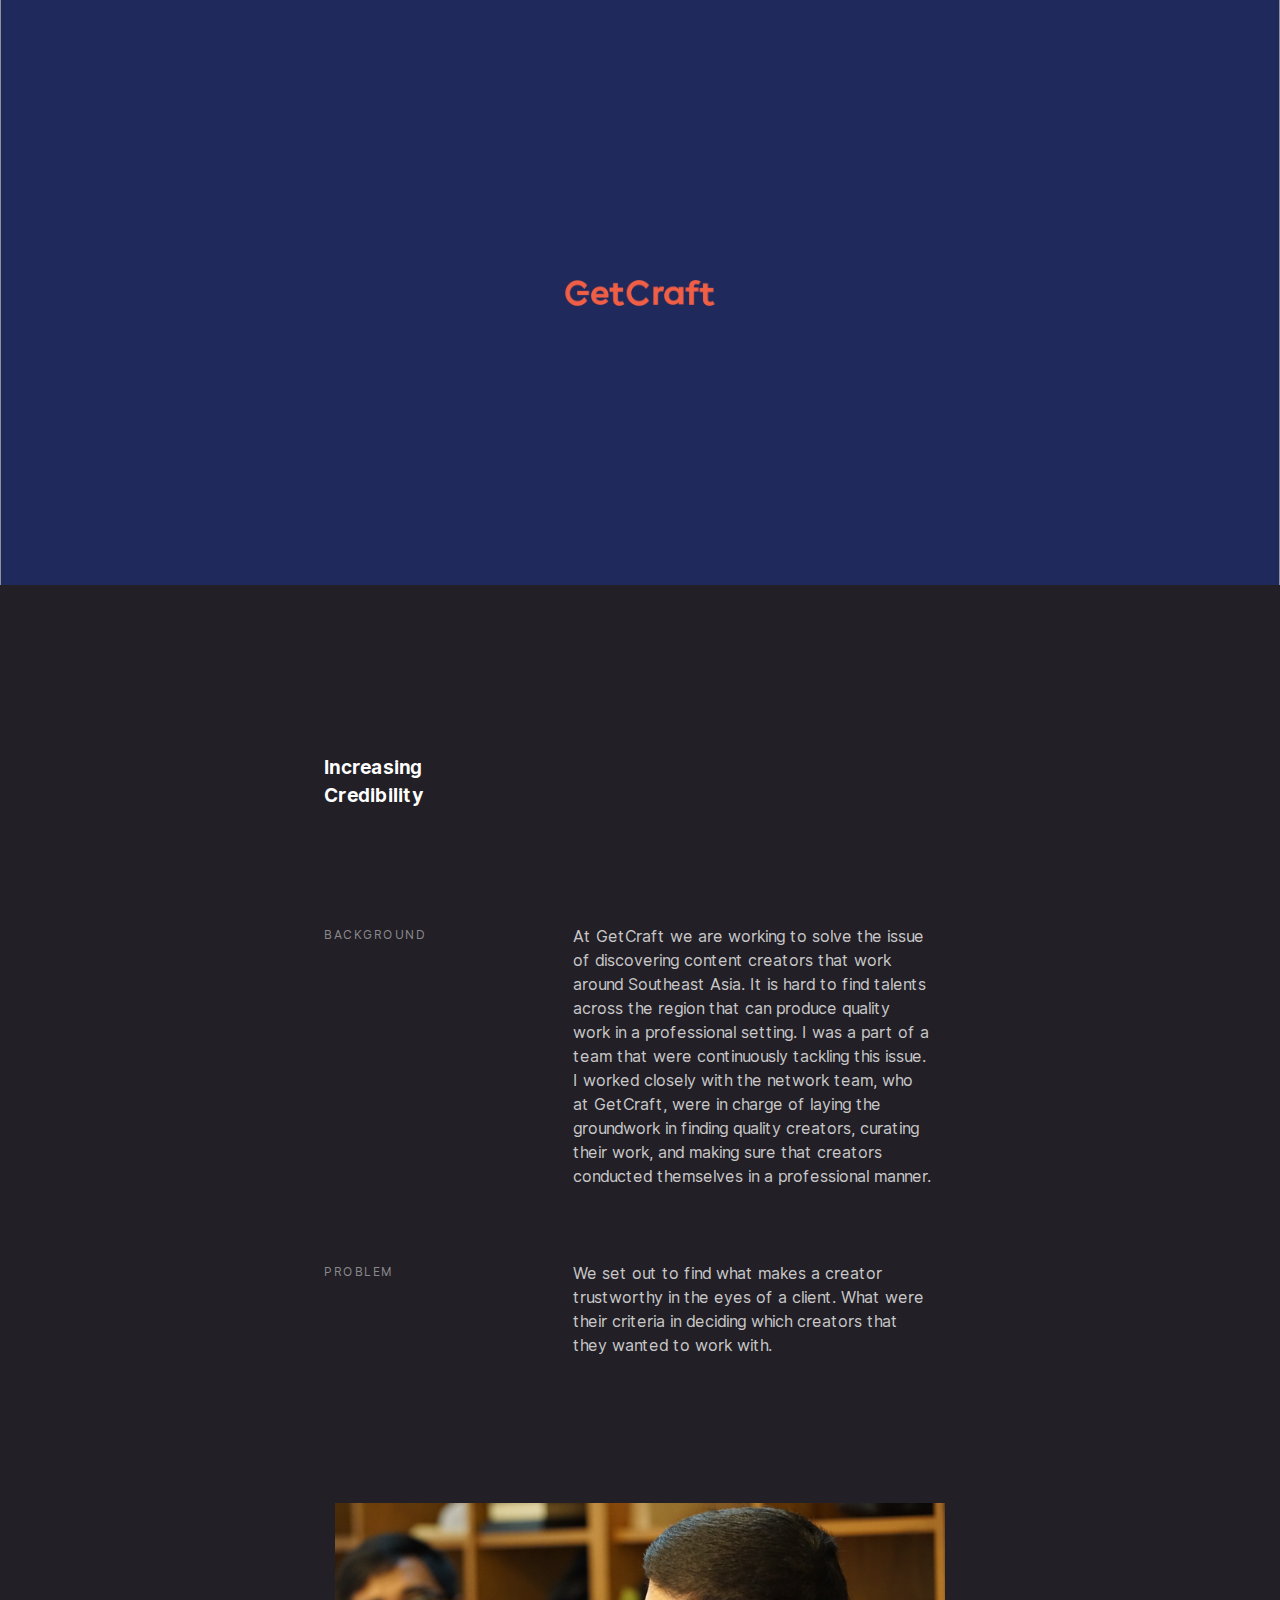
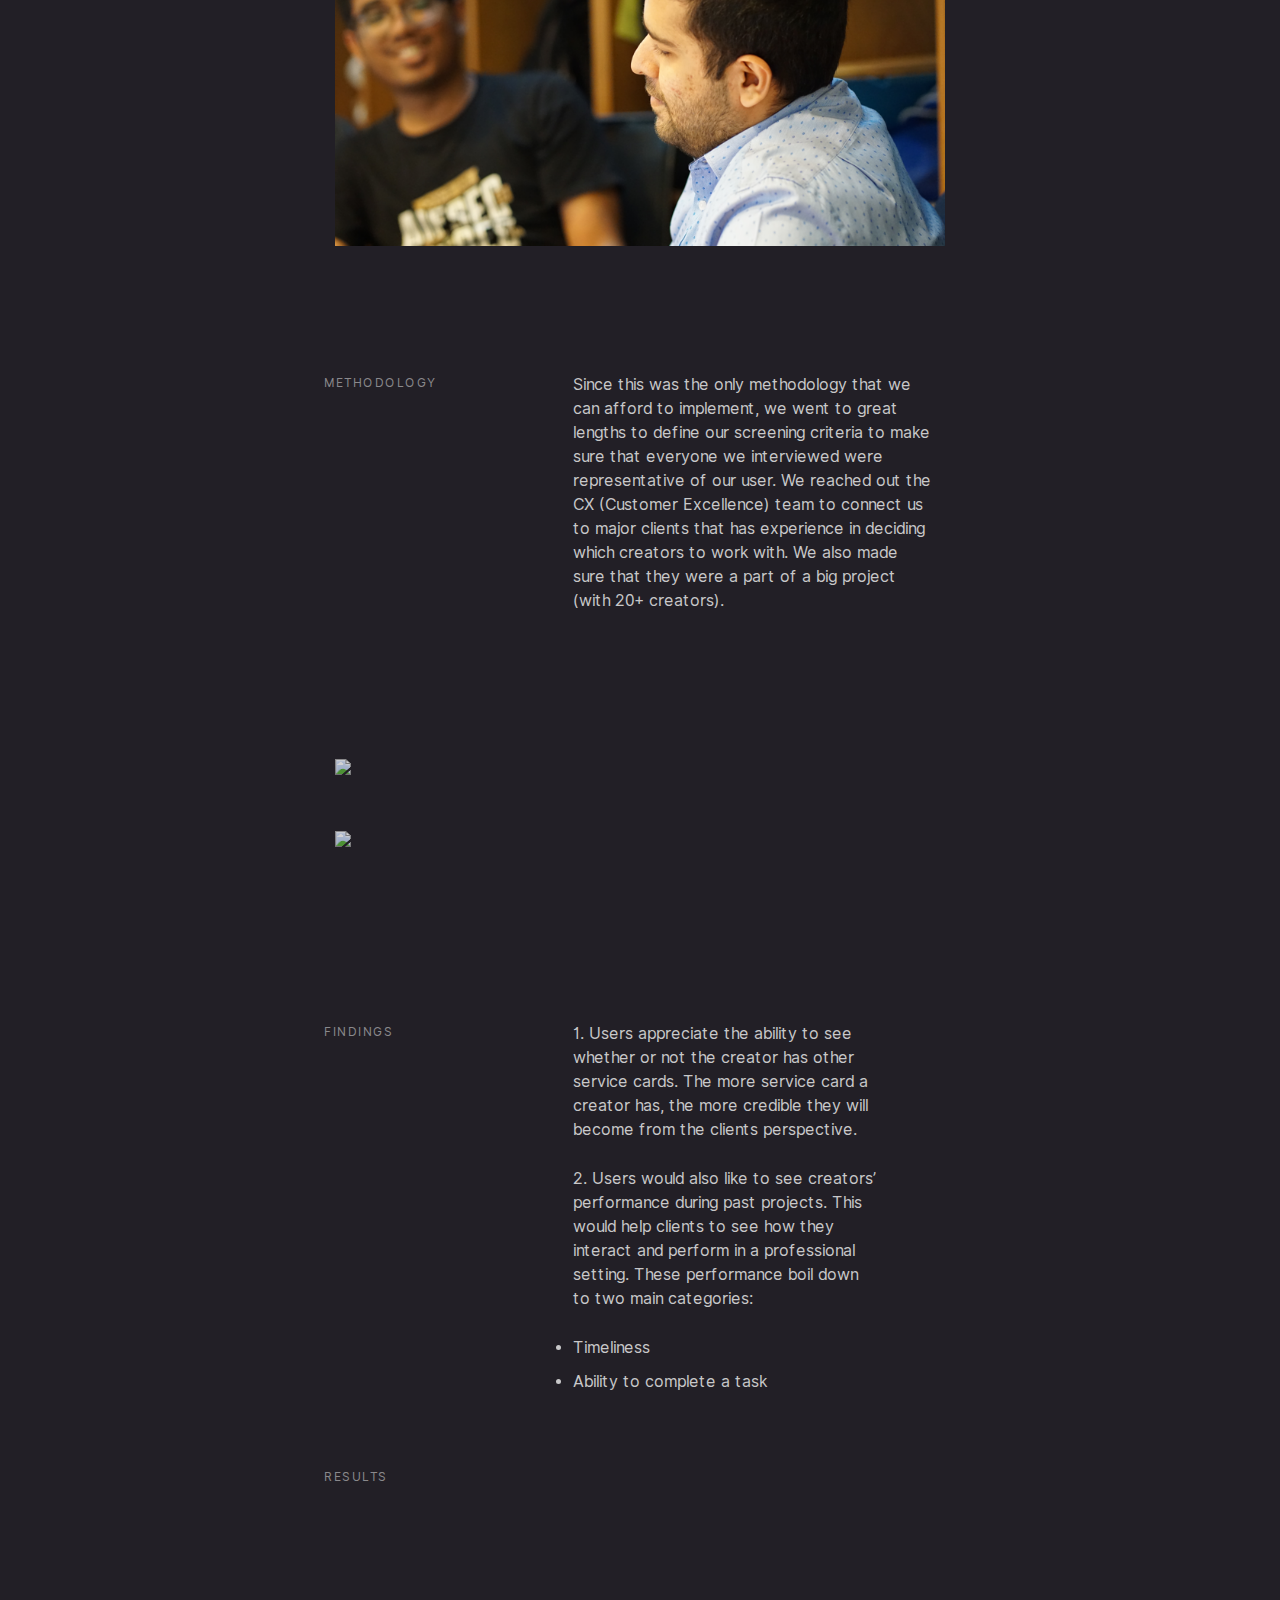
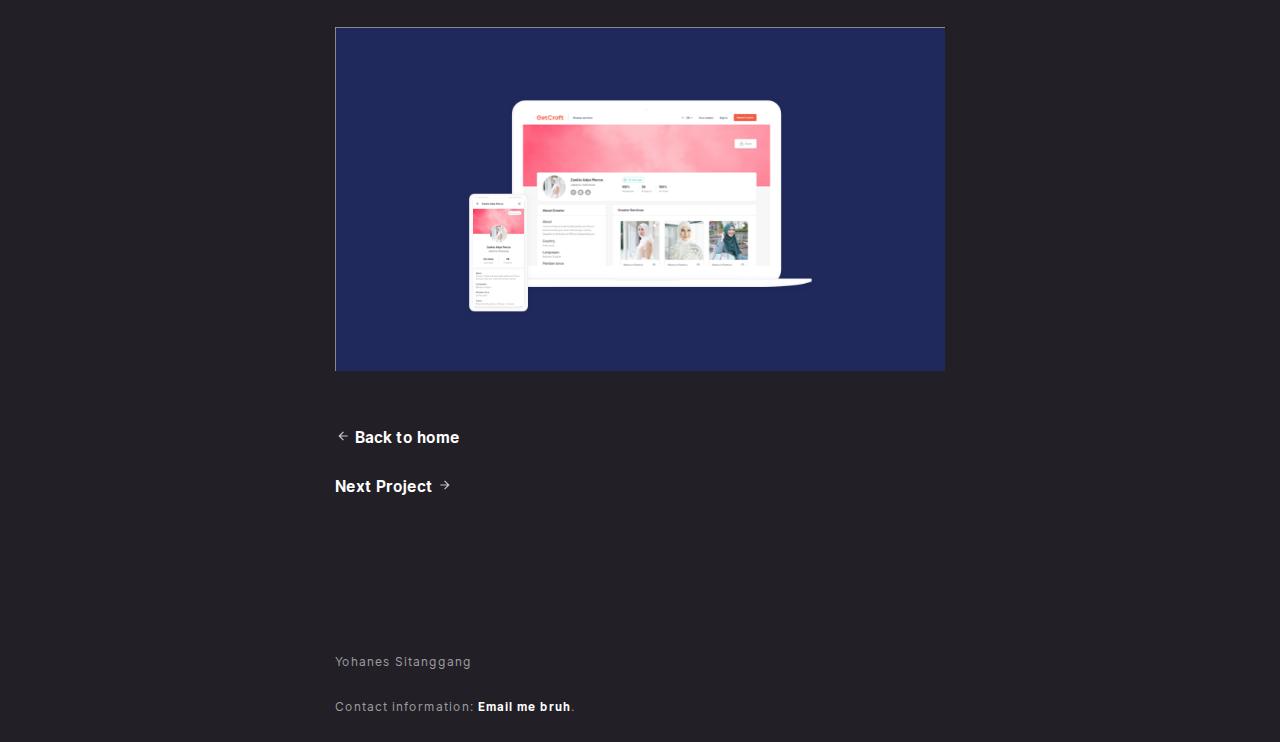
==== commit 4c77b7d8: "Revert "adding case study pages"" ====
--- a/Increasing credibility.html
+++ b/Increasing credibility.html
@@ -105,12 +105,12 @@
   –––––––––––––––––––––––––––––––––––––––––––––––––– -->
 
 <body class="night">
-<div class="hero-image animated fadeIn one">
+<div class="hero-image">
   <div class="hero-text">
   </div>
 </div>
 <div class="spacer48"></div>
-<div class="container animated fadeIn three">
+<div class="container animated fadeIn one">
   <div class ="row">
     <div class ="four columns">
       <h1>Increasing Credibility</h1>
@@ -193,7 +193,7 @@
 </div>
 <div class="row">
   <div class="six columns offset-by-three">
-    <img class="u-max-full-width" src="images/result.png">
+    <img class="u-max-full-width" src="images/results.png">
   </div>
 </div>
 <div class="row">
@@ -207,10 +207,11 @@
 </div>
 
 <footer>
-  <div class="row group">
-    <div class="seven columns offset-by-three">
+  <div class = "row group">
+    <div class = "three columns offset-by-three">
       <p>Yohanes Sitanggang</p>
-      <p><a href="https://www.linkedin.com/in/yohanesit/">I'm on LinkedIn</a></p>
+      <p>Contact information: <a href="sitanggang.yohanes@utexas.edu">
+      Email me bruh</a>.</p>
     </div>
   </div>
 </footer>
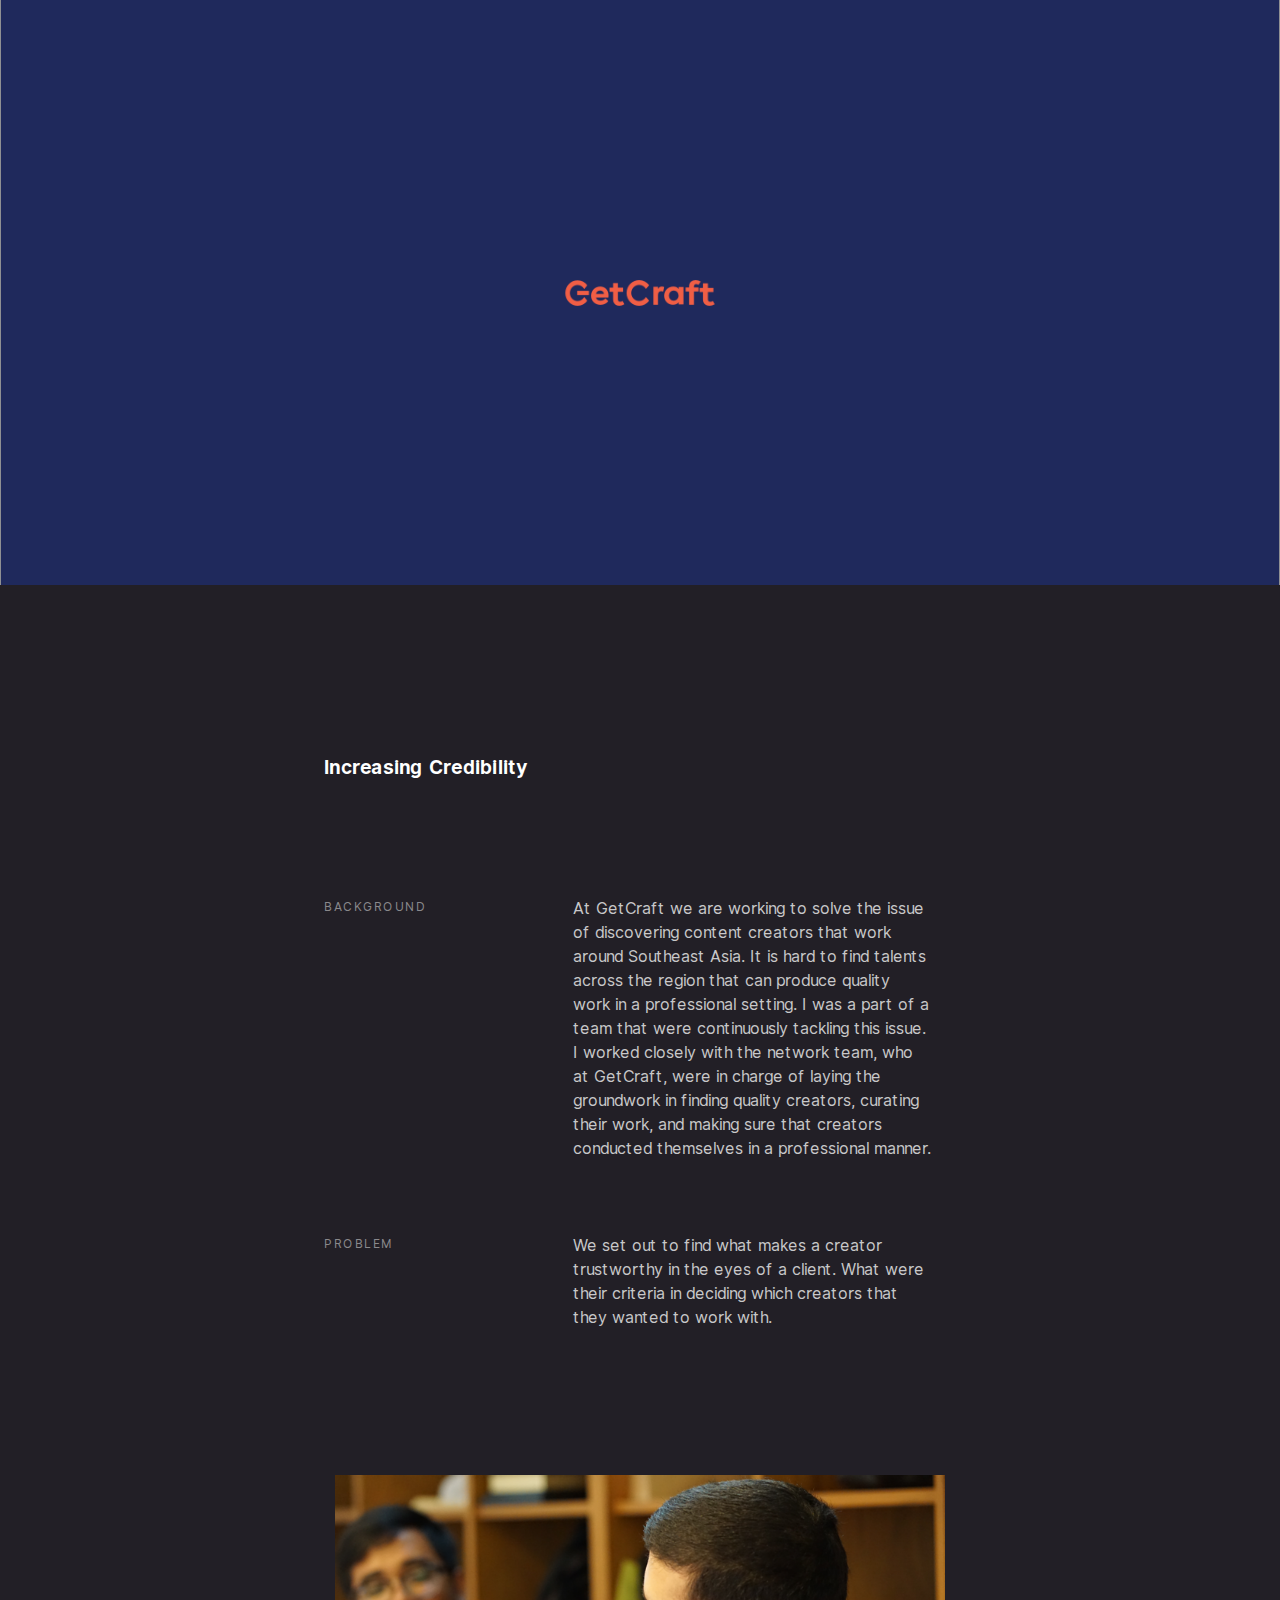
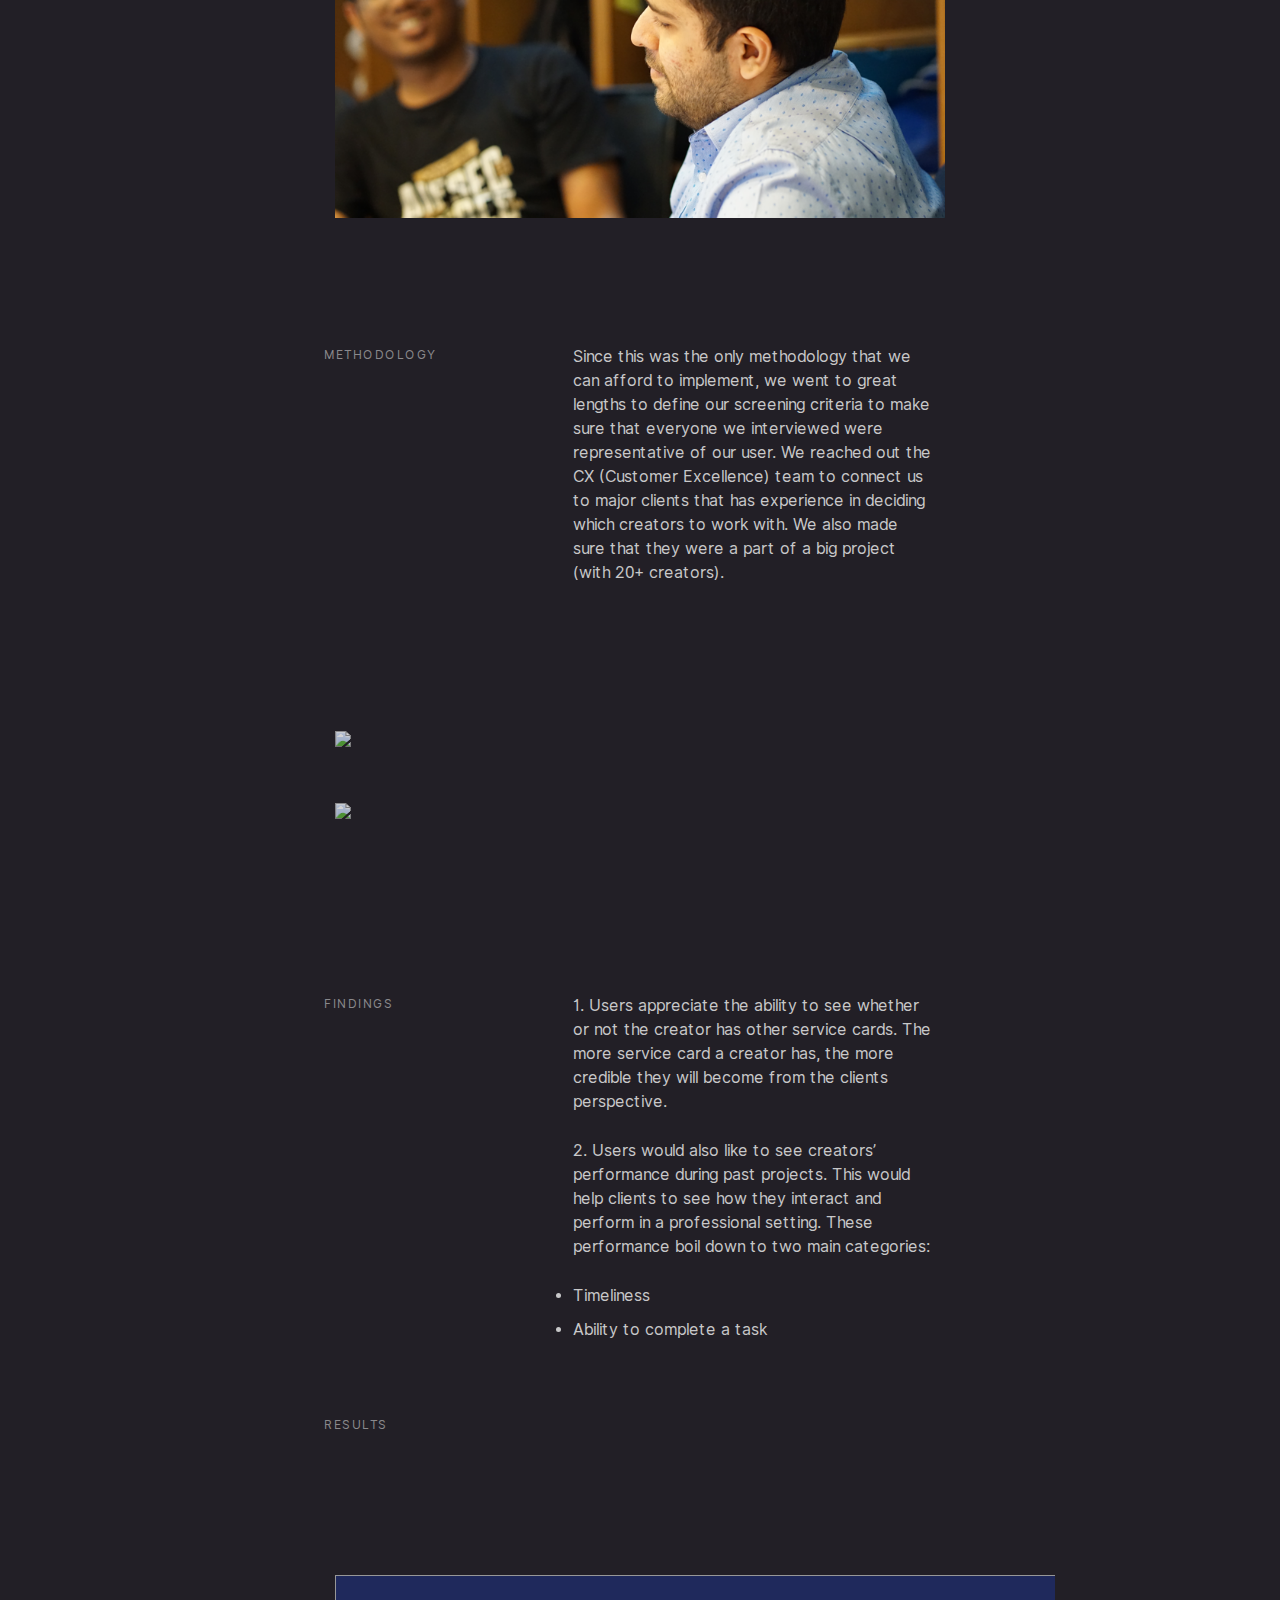
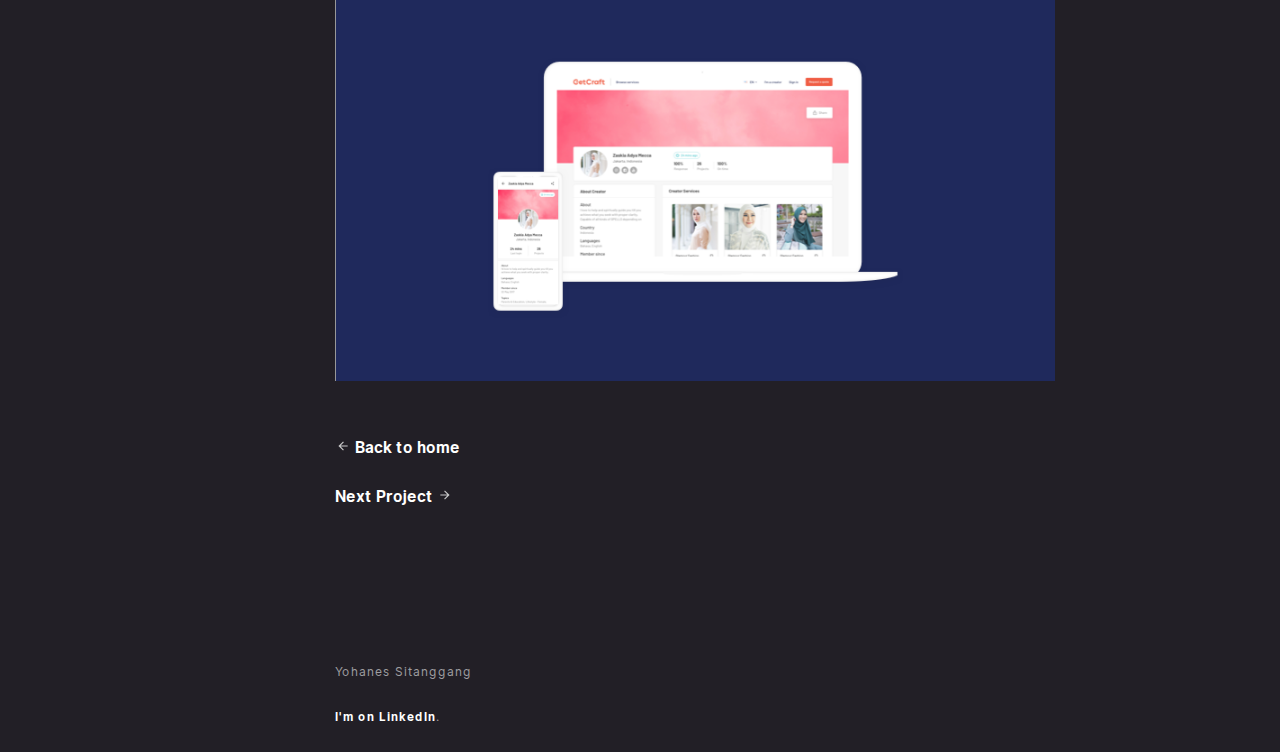
==== commit ccb97d08: "last fixes" ====
--- a/Increasing credibility.html
+++ b/Increasing credibility.html
@@ -112,7 +112,7 @@
 <div class="spacer48"></div>
 <div class="container animated fadeIn one">
   <div class ="row">
-    <div class ="four columns">
+    <div class ="seven columns">
       <h1>Increasing Credibility</h1>
     </div>
   </div>
@@ -174,7 +174,7 @@
     <div class="three columns icon">
    		<h4>Findings</h4>
     </div>
-    <div class="six columns offset-by-two">
+    <div class="seven columns offset-by-two">
       <div class="animated fadeIn two">
        <p>1. Users appreciate the ability to see whether or not the creator has other service cards. The more service card a creator has, the more credible they will become from the clients perspective.</p>
        <p>2. Users would also like to see creators’ performance during past projects. This would help clients to see how they interact and perform in a professional setting. These performance boil down to two main categories:
@@ -192,7 +192,7 @@
   </div>
 </div>
 <div class="row">
-  <div class="six columns offset-by-three">
+  <div class="seven columns offset-by-three">
     <img class="u-max-full-width" src="images/results.png">
   </div>
 </div>
@@ -202,7 +202,7 @@
     <p><svg style="width:16px;height:14px" viewBox="0 0 24 24"><path fill="#C8C8C9" d="M20,11V13H8L13.5,18.5L12.08,19.92L4.16,12L12.08,4.08L13.5,5.5L8,11H20Z"/></svg><a href="index.html" target="_blank" class="underline"> Back to home</p></a>
   </div>
   <div class="seven columns offset-by-three">
-    <p><a href="index.html" target="_blank" class="underline">Next Project <svg style="width:16px;height:14px" viewBox="0 0 24 24"><path fill="#C8C8C9" d="M4,11V13H16L10.5,18.5L11.92,19.92L19.84,12L11.92,4.08L10.5,5.5L16,11H4Z"/></svg></a></p>
+    <p><a href="venmo.html"class="underline">Next Project <svg style="width:16px;height:14px" viewBox="0 0 24 24"><path fill="#C8C8C9" d="M4,11V13H16L10.5,18.5L11.92,19.92L19.84,12L11.92,4.08L10.5,5.5L16,11H4Z"/></svg></a></p>
   </div>
 </div>
 
@@ -210,8 +210,7 @@
   <div class = "row group">
     <div class = "three columns offset-by-three">
       <p>Yohanes Sitanggang</p>
-      <p>Contact information: <a href="sitanggang.yohanes@utexas.edu">
-      Email me bruh</a>.</p>
+      <p><a href="https://www.linkedin.com/in/yohanesit"> I'm on LinkedIn</a>.</p>
     </div>
   </div>
 </footer>
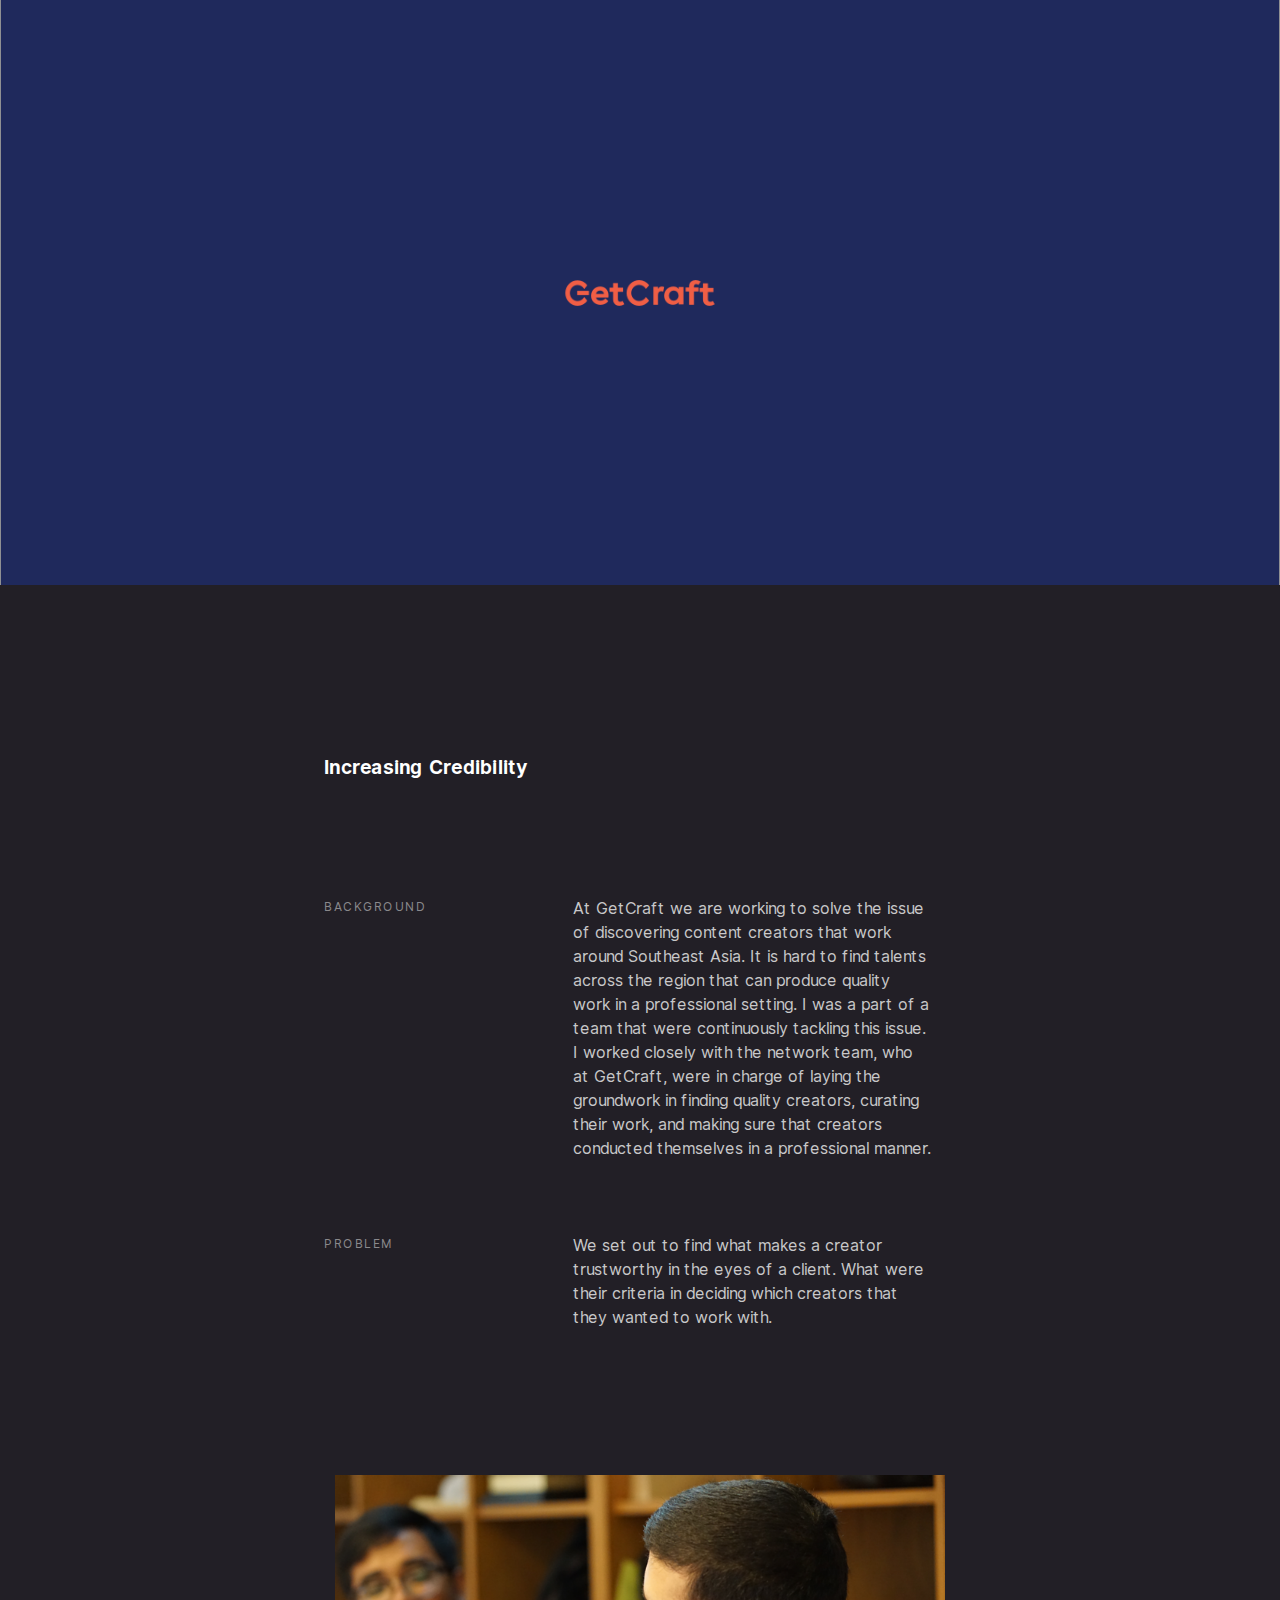
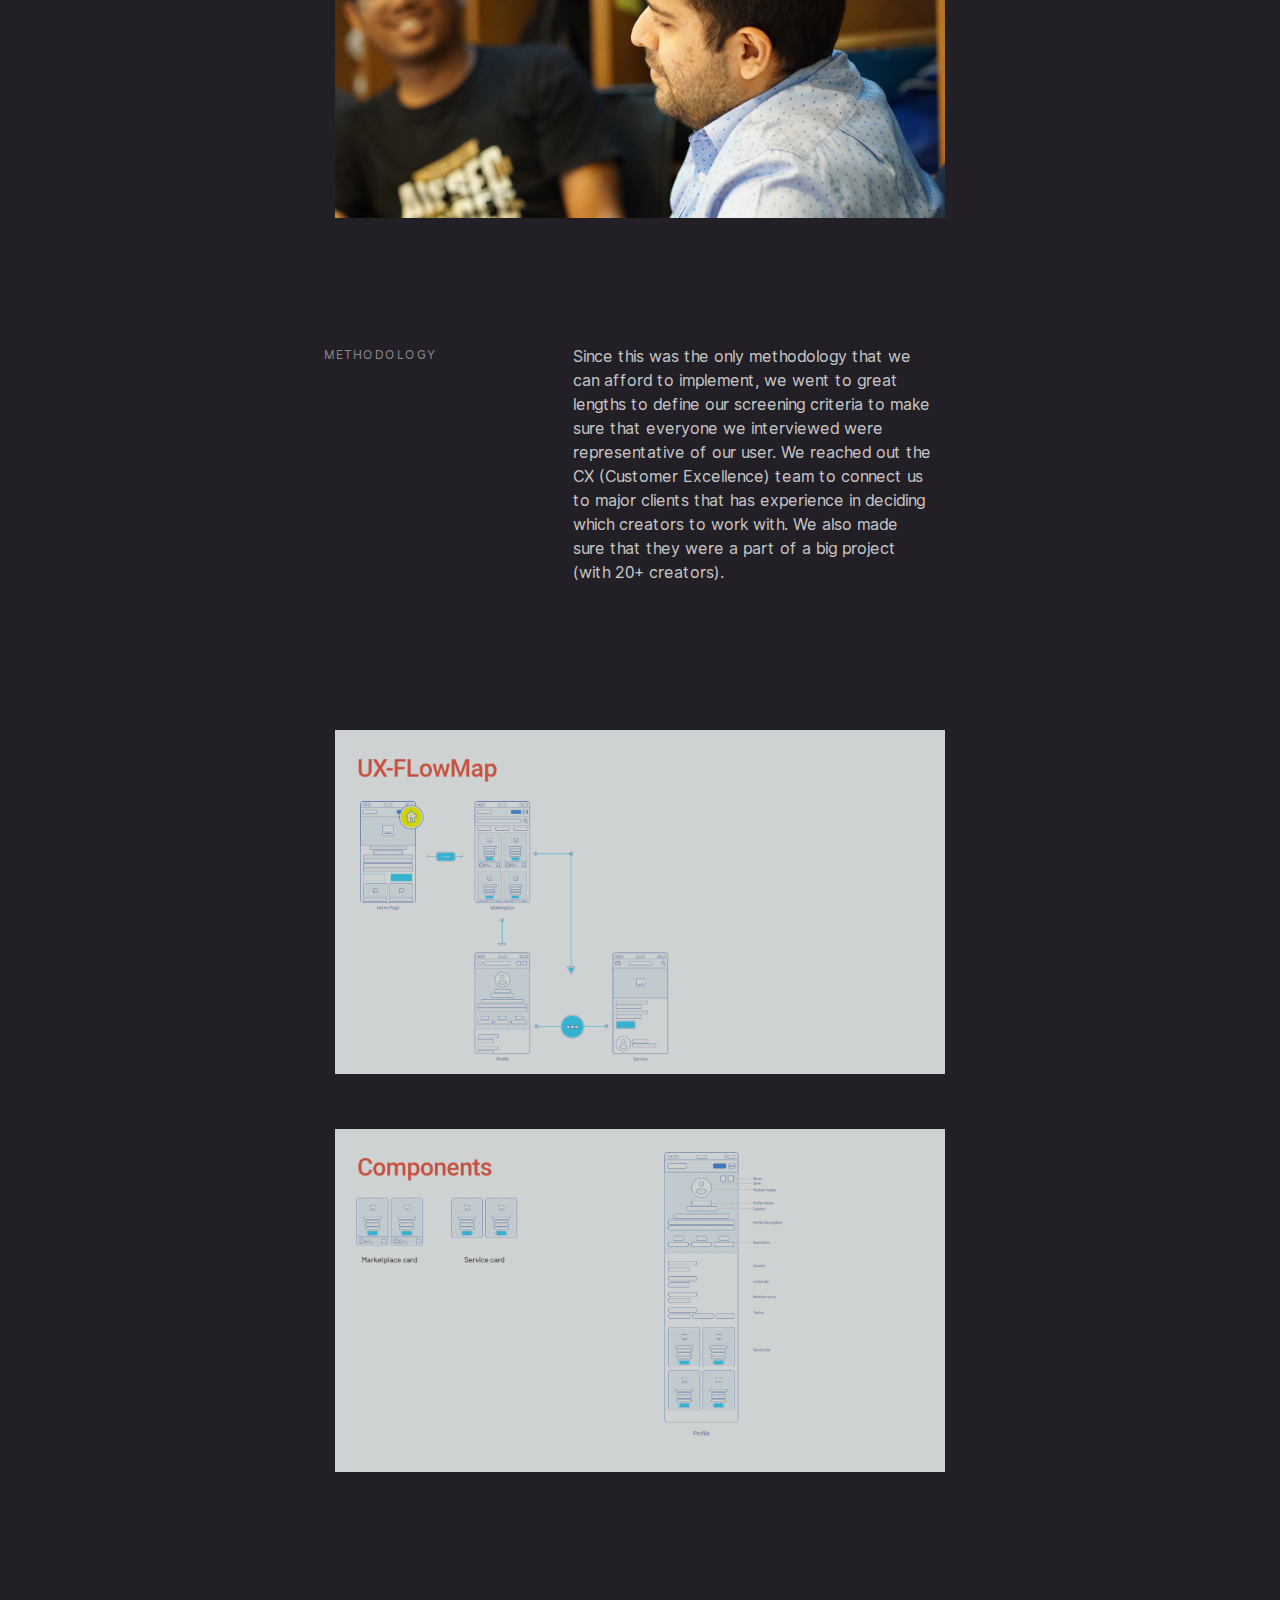
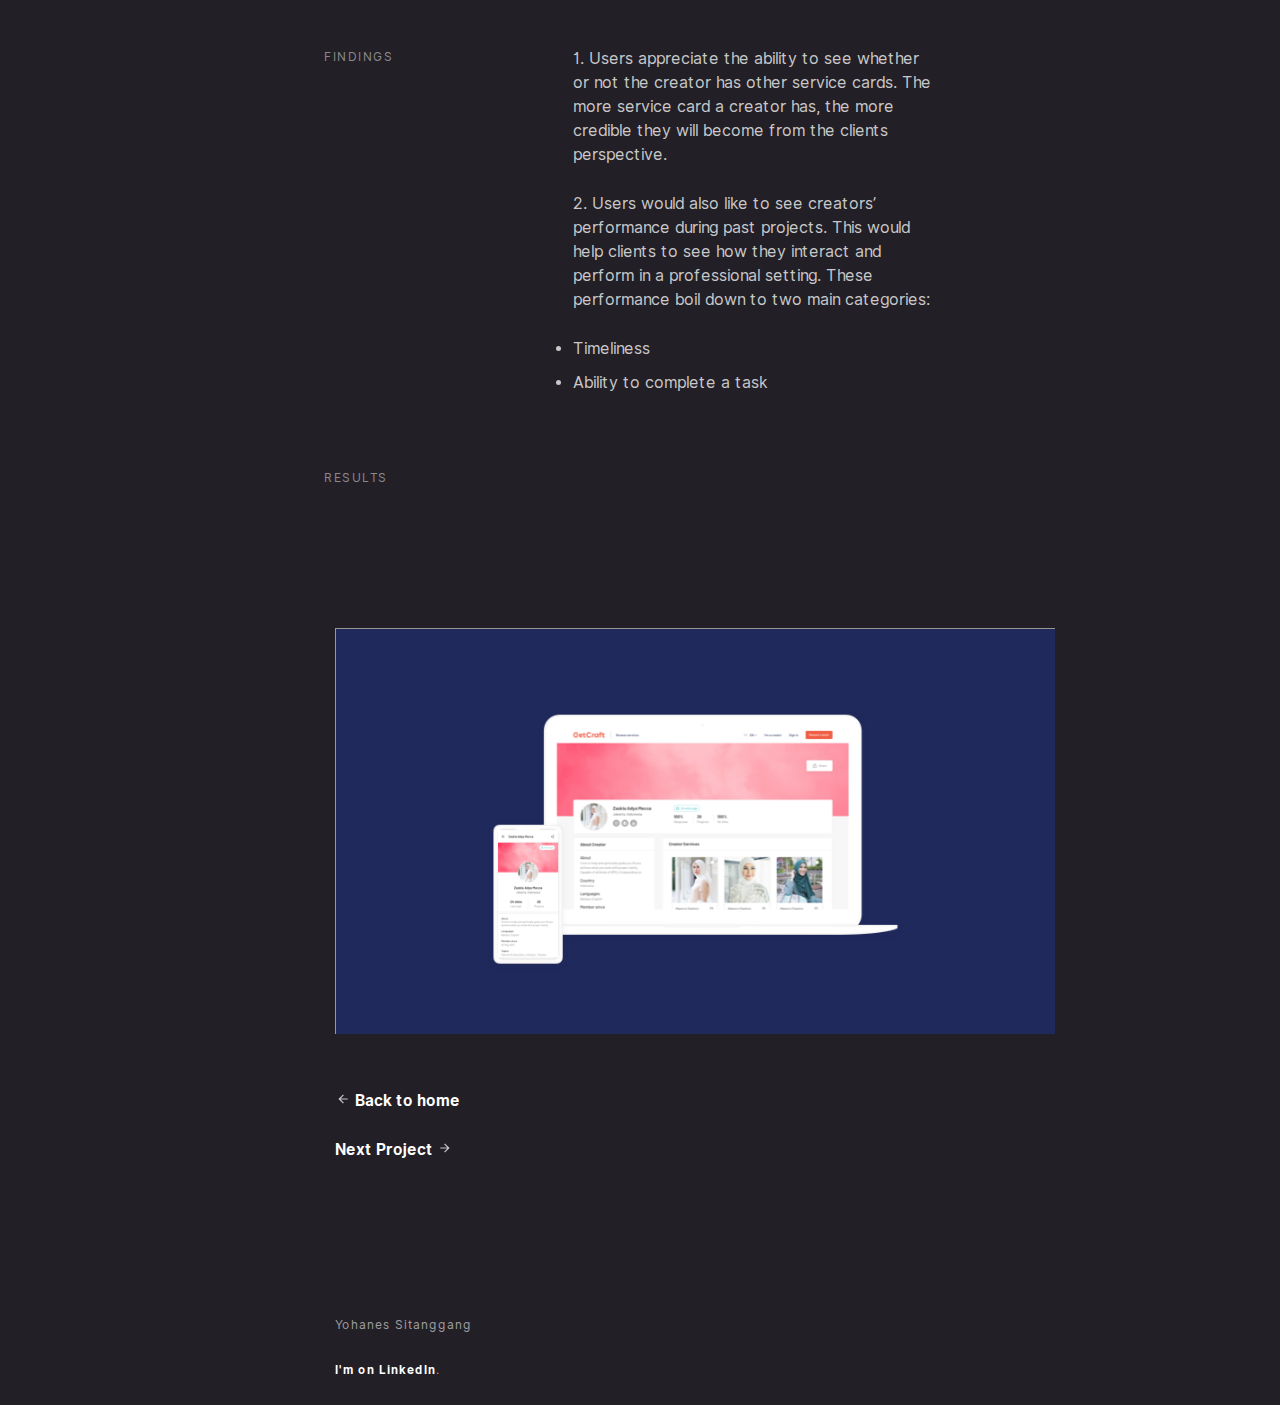
==== commit 7087babc: "case sensitive fix" ====
--- a/Increasing credibility.html
+++ b/Increasing credibility.html
@@ -159,13 +159,13 @@
 </div>
   <div class="row">
     <div class="six columns offset-by-three">
-      <img class="u-max-full-width" src="images/ux-flowmap.png" style="opacity:0.8">
+      <img class="u-max-full-width" src="images/UX-Flowmap.png" style="opacity:0.8">
     </div>
   </div>
   <div class = "spacer48"></div>
   <div class="row">
     <div class="six columns offset-by-three">
-      <img class="u-max-full-width" src="images/components.png" style="opacity:0.8">
+      <img class="u-max-full-width" src="images/Components.png" style="opacity:0.8">
     </div>
   </div>
   <div class="spacer48"></div>
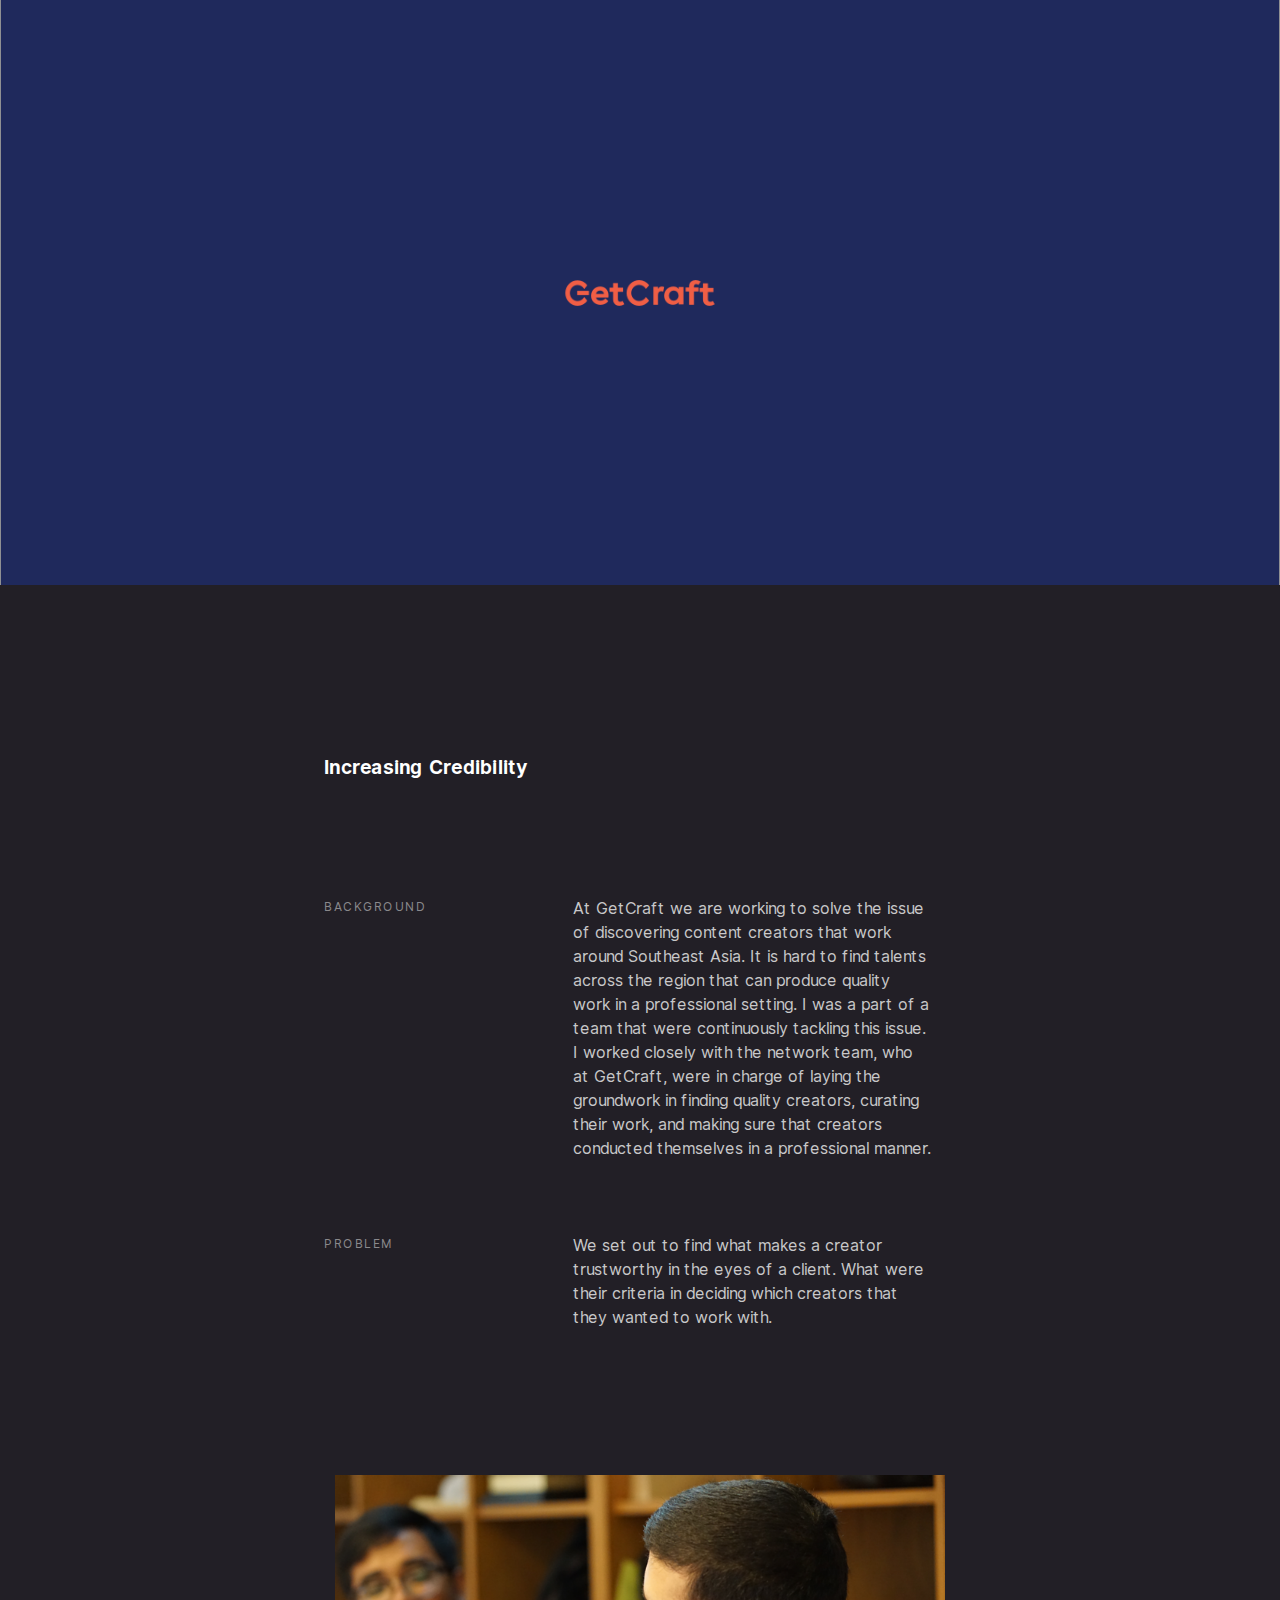
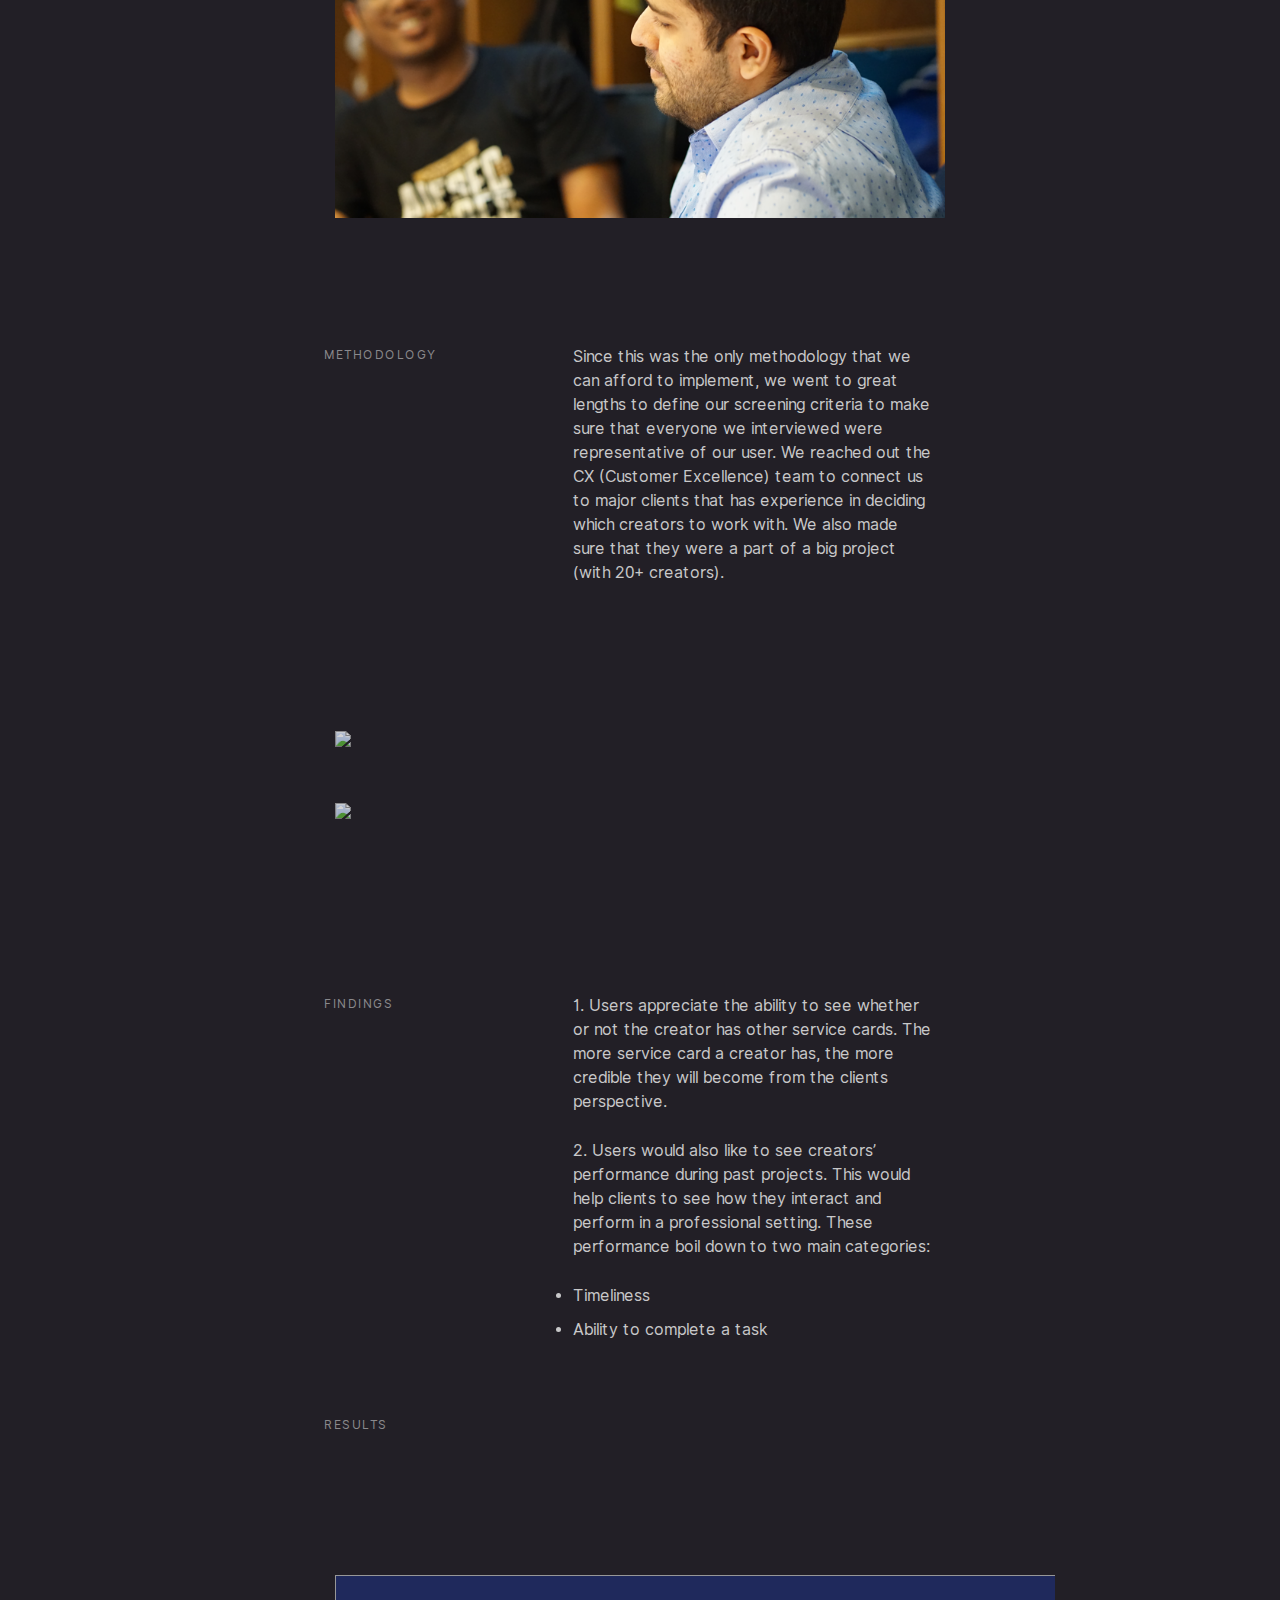
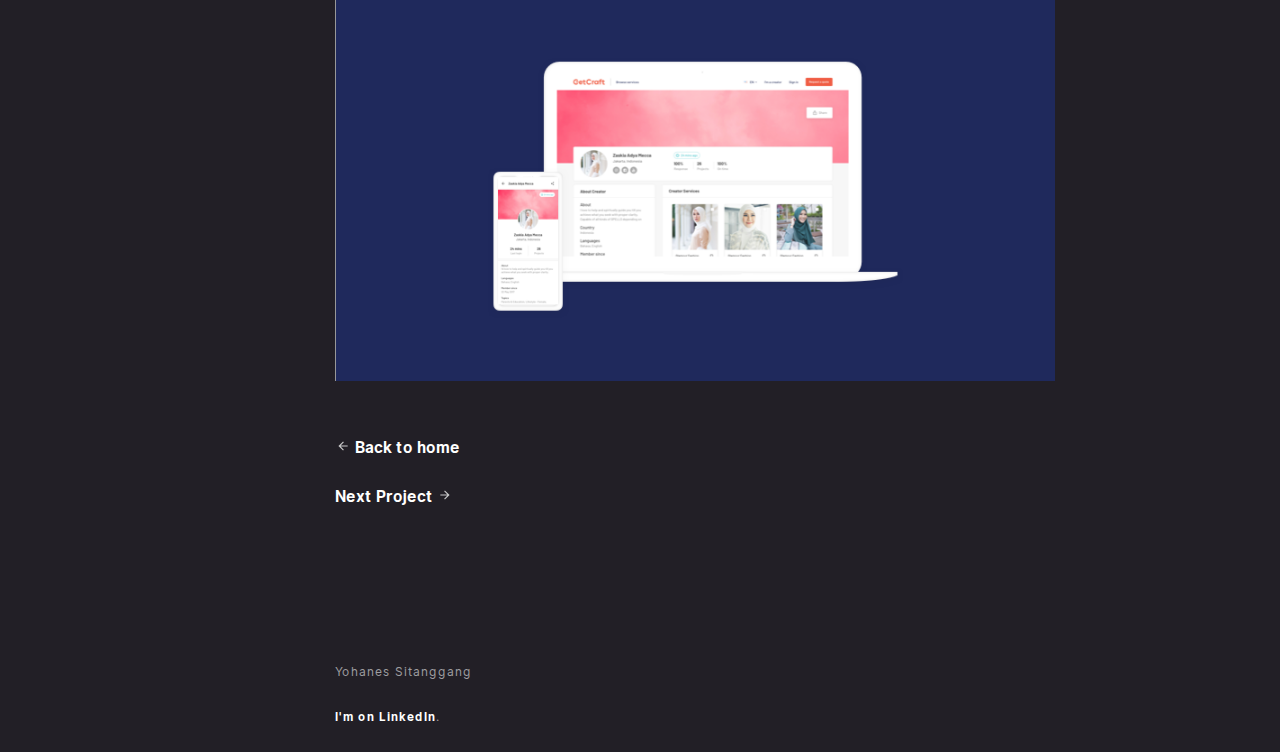
==== commit bb53c673: "Revert "case sensitive fix"" ====
--- a/Increasing credibility.html
+++ b/Increasing credibility.html
@@ -159,13 +159,13 @@
 </div>
   <div class="row">
     <div class="six columns offset-by-three">
-      <img class="u-max-full-width" src="images/UX-Flowmap.png" style="opacity:0.8">
+      <img class="u-max-full-width" src="images/ux-flowmap.png" style="opacity:0.8">
     </div>
   </div>
   <div class = "spacer48"></div>
   <div class="row">
     <div class="six columns offset-by-three">
-      <img class="u-max-full-width" src="images/Components.png" style="opacity:0.8">
+      <img class="u-max-full-width" src="images/components.png" style="opacity:0.8">
     </div>
   </div>
   <div class="spacer48"></div>
